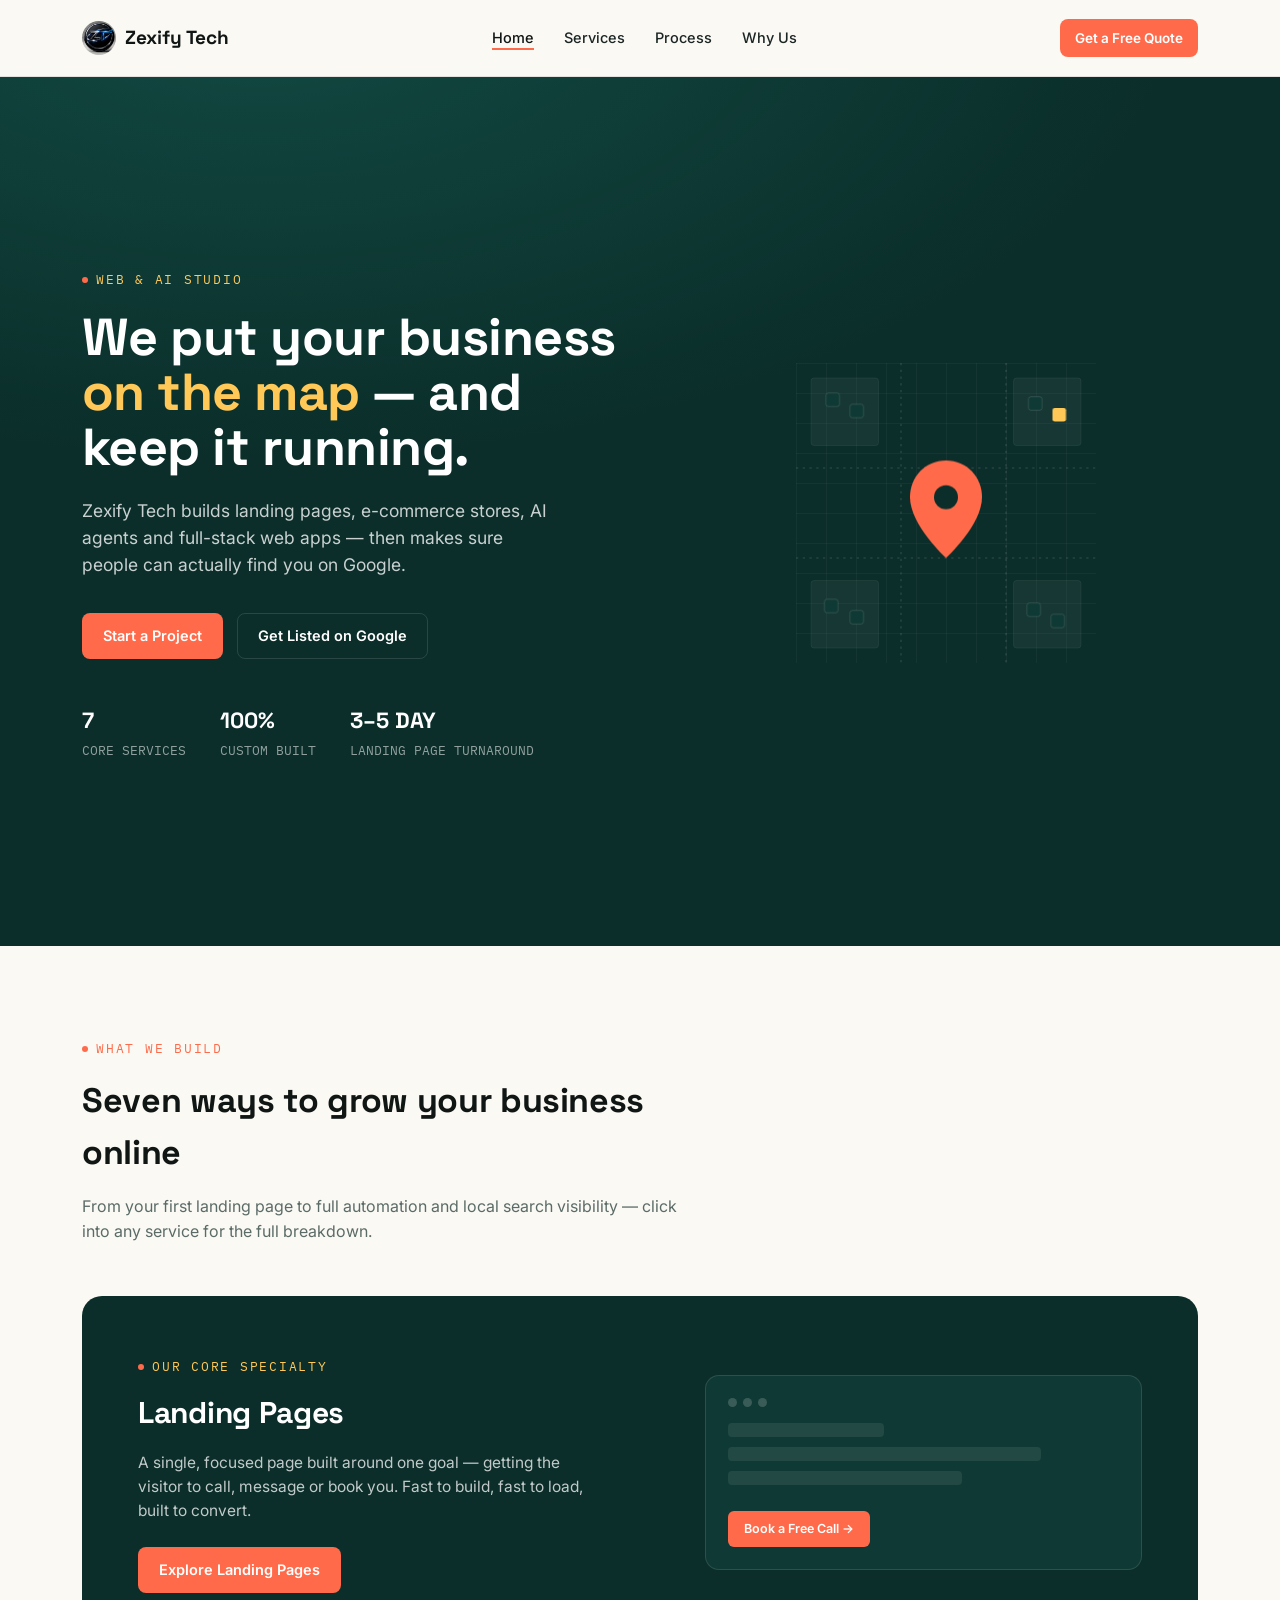
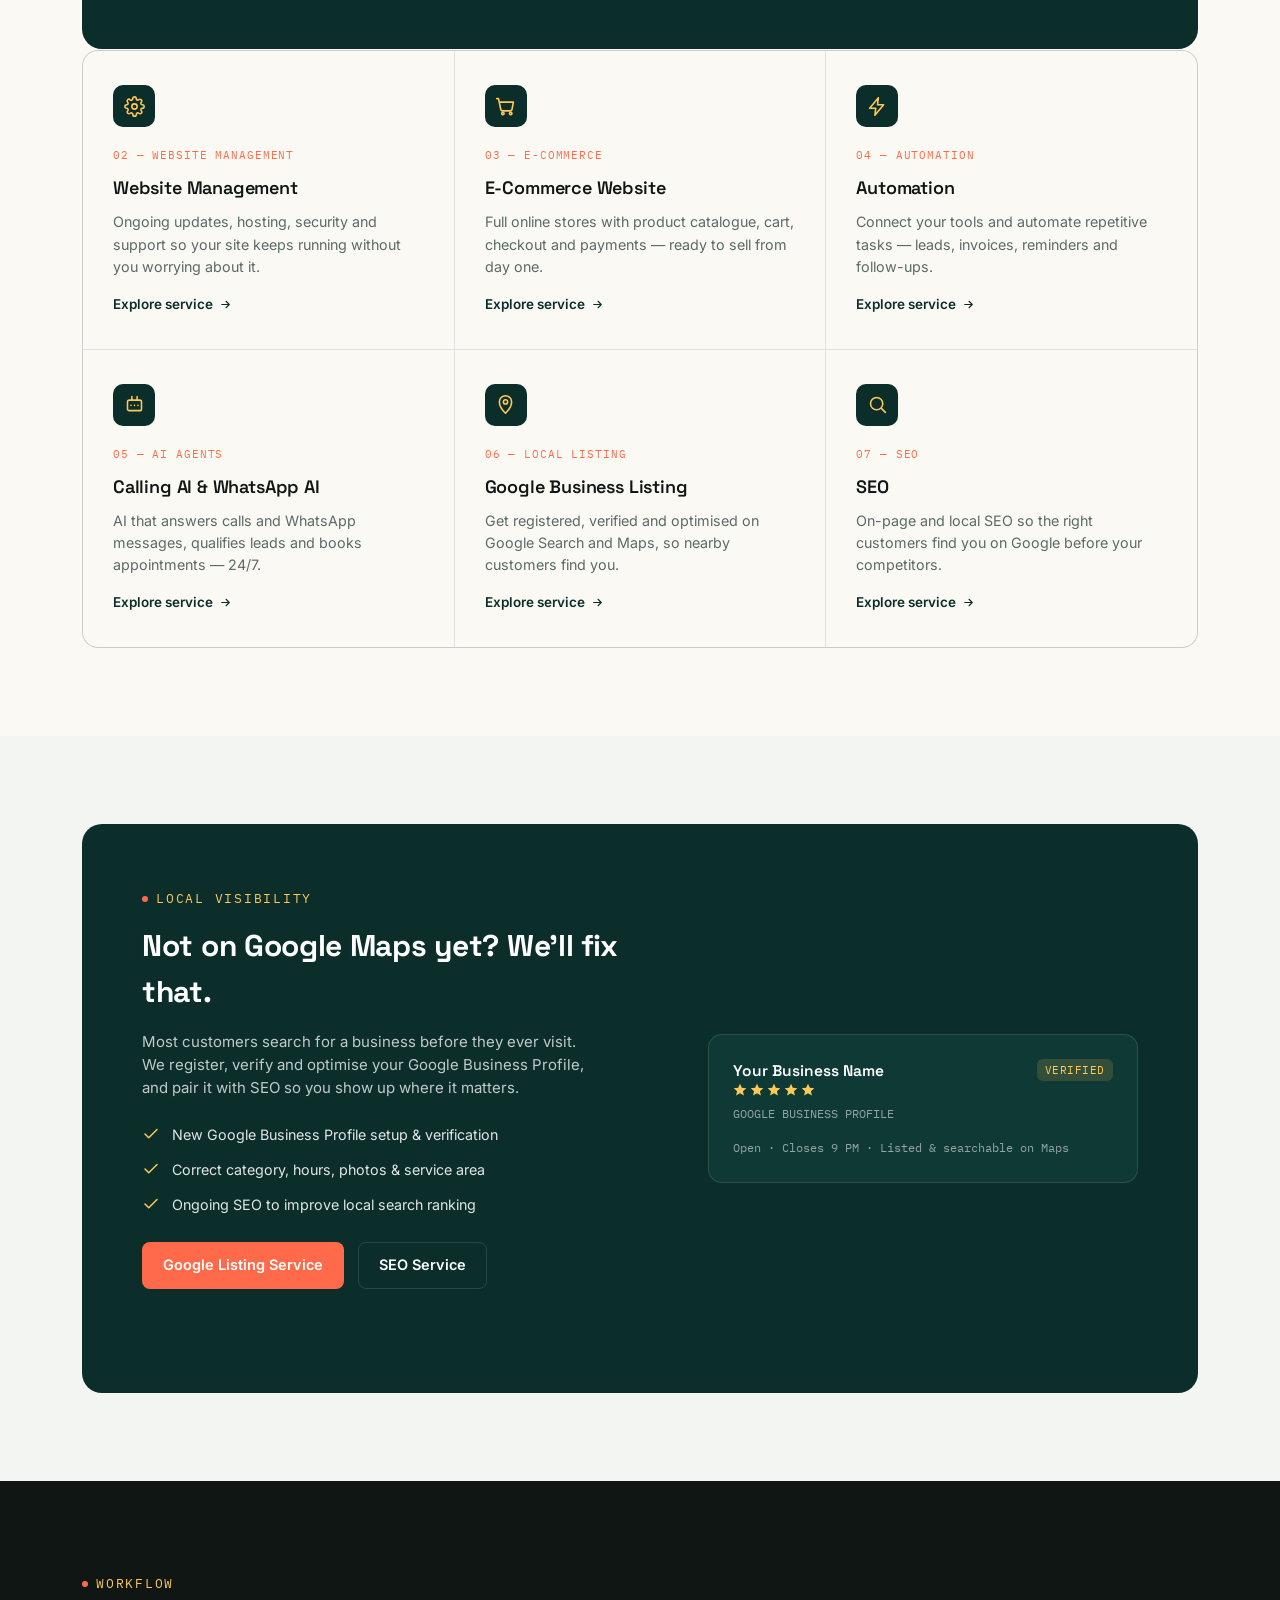
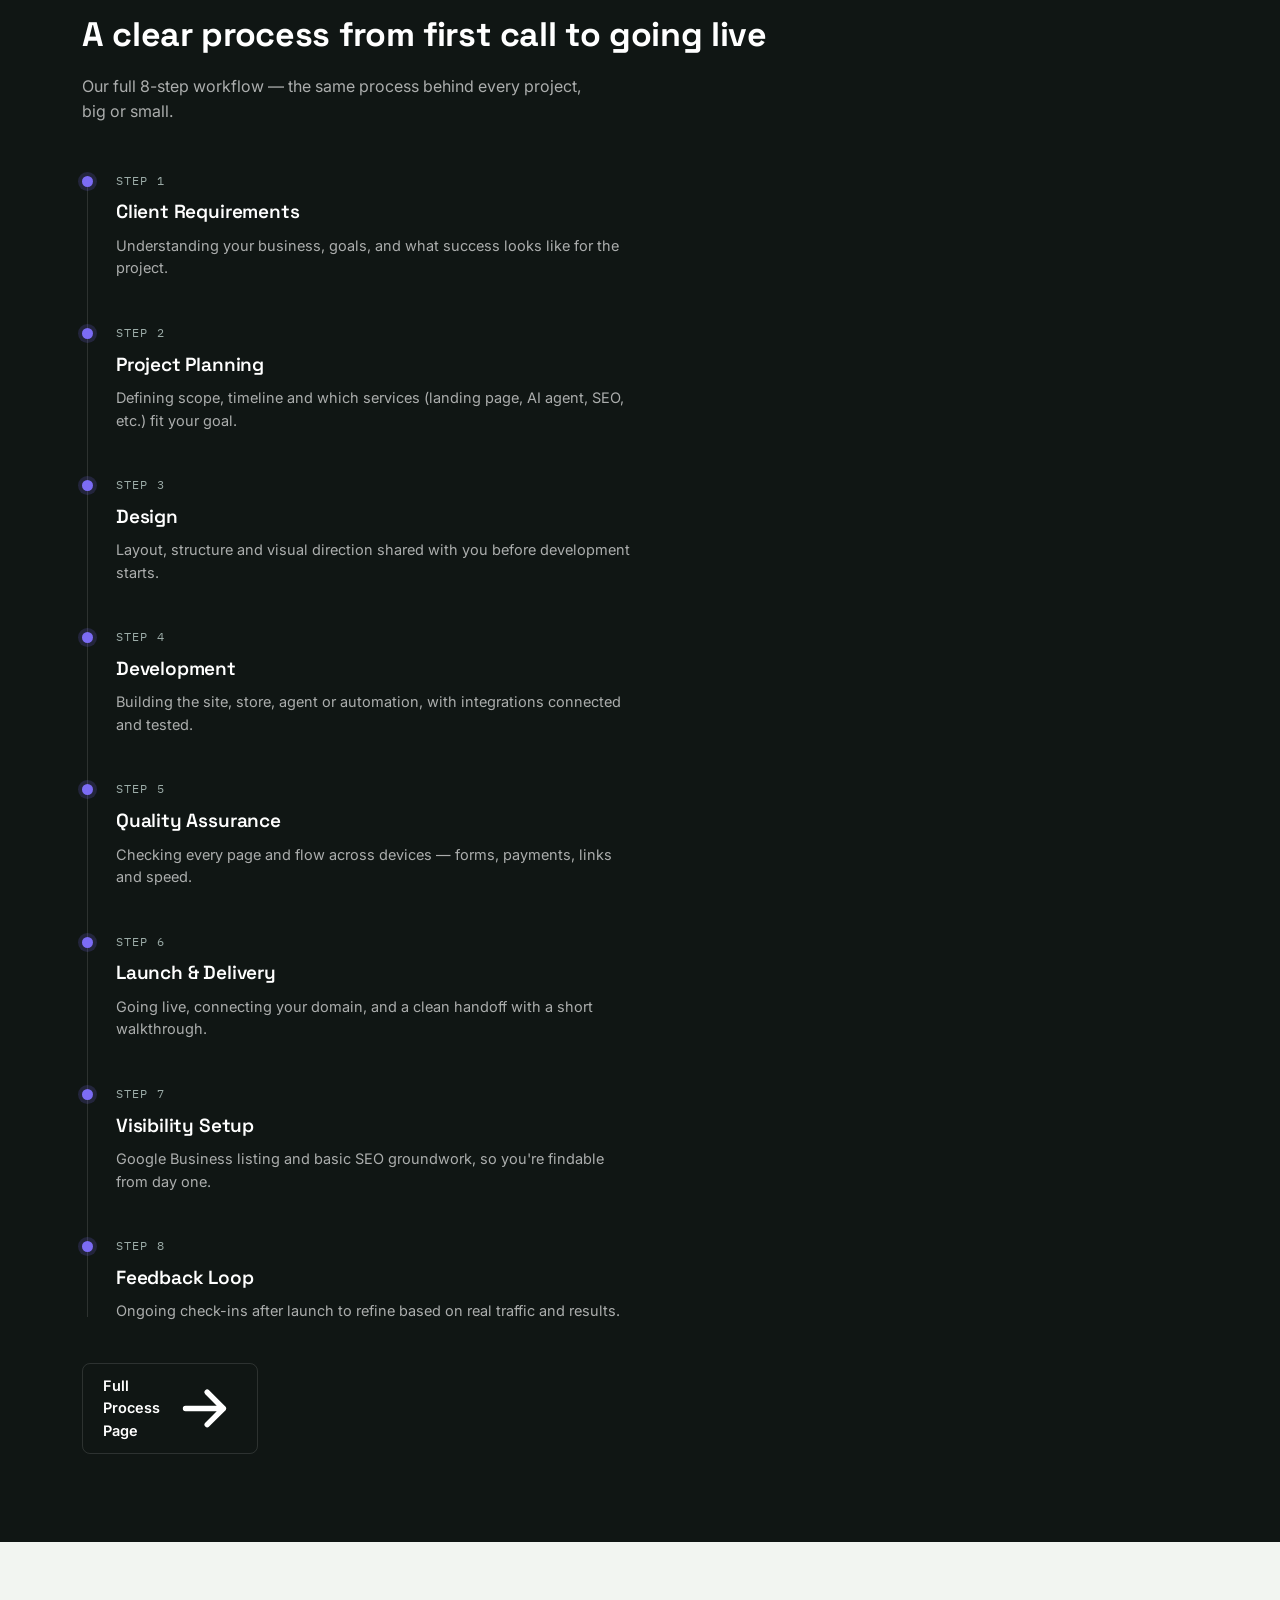
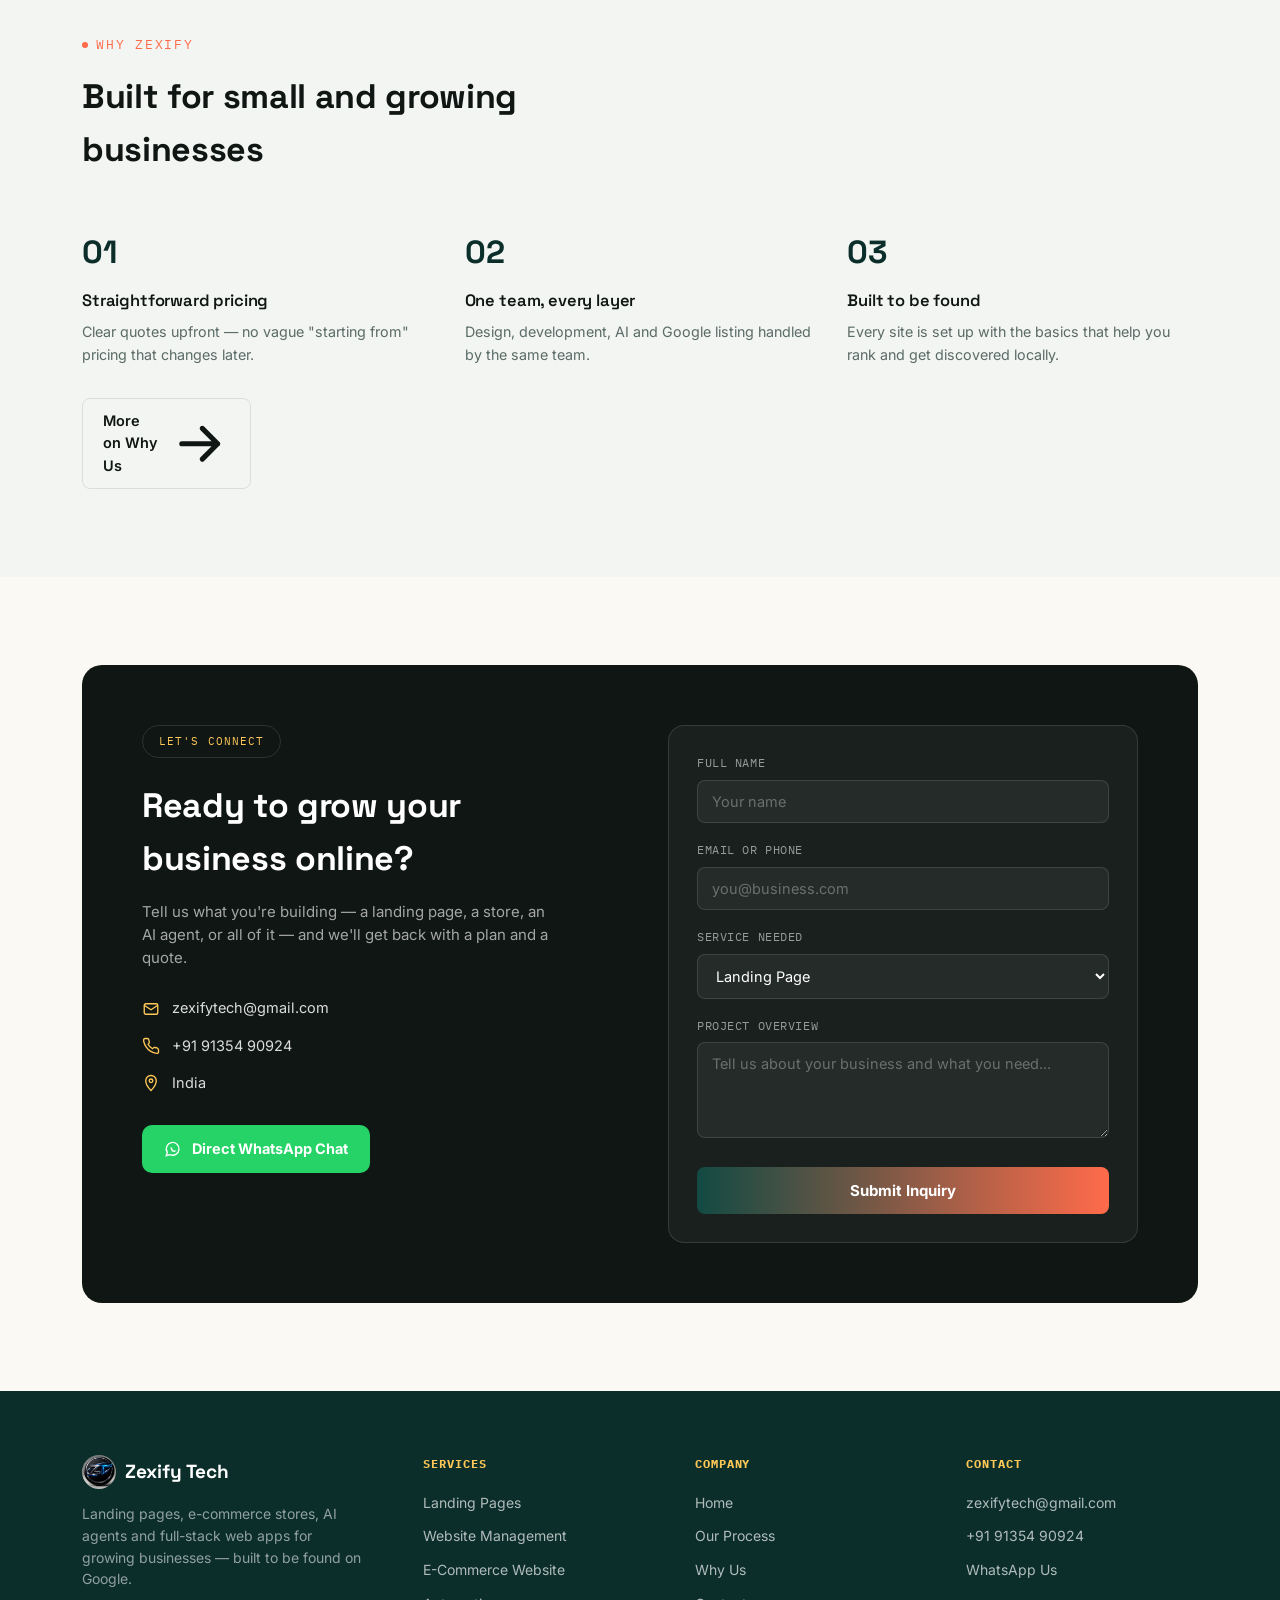
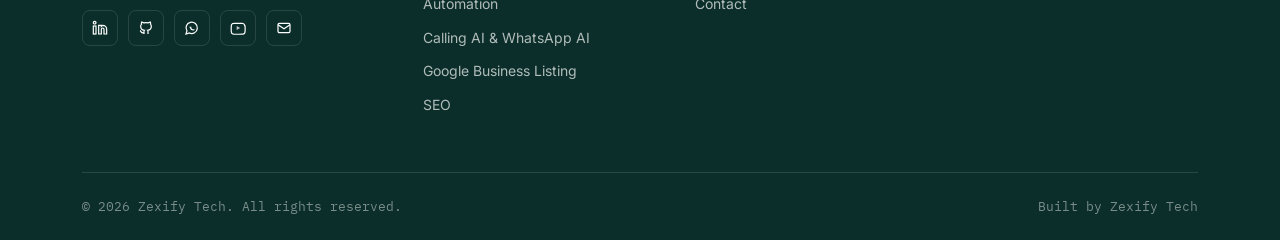
==== index.html @ 94b24c24 "first commit" ====
<!DOCTYPE html>
<html lang="en">
<head>
<meta charset="UTF-8">
<meta name="viewport" content="width=device-width, initial-scale=1.0">
<title>Home | Zexify Tech</title>
<meta name="description" content="Landing pages, e-commerce, AI agents and Google Business listing for growing businesses.">
<link rel="preconnect" href="https://fonts.googleapis.com">
<link href="https://fonts.googleapis.com/css2?family=Space+Grotesk:wght@500;600;700&family=Inter:wght@400;500;600;700&family=IBM+Plex+Mono:wght@400;500&display=swap" rel="stylesheet">
<link rel="stylesheet" href="css/style.css">
</head>
<body>
<header class="site-header">
  <nav class="nav-wrap wrap">
    <a href="index.html" class="logo">
      <span class="logo-mark">
        <img src="assets/logo-full.png" alt="Zexify Tech logo">
      </span>
      Zexify Tech
    </a>
    <ul class="nav-links">
      <li><a class="active" href="index.html">Home</a></li>
      <li class="has-dropdown">
        <a href="index.html#services">Services</a>
        <div class="dropdown">
          <a href="services/landing-pages.html">Landing Pages</a>
<a href="services/website-management.html">Website Management</a>
<a href="services/ecommerce.html">E-Commerce Website</a>
<a href="services/automation.html">Automation</a>
<a href="services/ai-agents.html">Calling AI & WhatsApp AI</a>
<a href="services/google-business.html">Google Business Listing</a>
<a href="services/seo.html">SEO</a>
        </div>
      </li>
      <li><a class="" href="process.html">Process</a></li>
      <li><a class="" href="why-us.html">Why Us</a></li>
    </ul>
    <a href="#contact" class="btn btn-primary btn-sm nav-cta">Get a Free Quote</a>
    <button class="nav-toggle" aria-label="Menu">
      <svg viewBox="0 0 24 24" fill="none" stroke="currentColor" stroke-width="2" stroke-linecap="round"><path d="M3 6h18M3 12h18M3 18h18"/></svg>
    </button>
    <div class="mobile-menu">
      <a href="index.html">Home</a>
      <a href="services/landing-pages.html">Landing Pages</a>
<a href="services/website-management.html">Website Management</a>
<a href="services/ecommerce.html">E-Commerce Website</a>
<a href="services/automation.html">Automation</a>
<a href="services/ai-agents.html">Calling AI & WhatsApp AI</a>
<a href="services/google-business.html">Google Business Listing</a>
<a href="services/seo.html">SEO</a>
      <a href="process.html">Process</a>
      <a href="why-us.html">Why Us</a>
      <a href="#contact">Contact</a>
    </div>
  </nav>
</header>

<section class="hero">
  <div class="wrap">
    <div>
      <span class="eyebrow on-dark">Web &amp; AI Studio</span>
      <h1>We put your business <em>on the map</em> — and keep it running.</h1>
      <p class="lead">Zexify Tech builds landing pages, e-commerce stores, AI agents and full-stack web apps — then makes sure people can actually find you on Google.</p>
      <div class="hero-actions">
        <a href="#contact" class="btn btn-primary">Start a Project</a>
        <a href="services/google-business.html" class="btn btn-on-dark">Get Listed on Google</a>
      </div>
      <div class="hero-stats">
        <div class="hero-stat"><b>7</b><span>CORE SERVICES</span></div>
        <div class="hero-stat"><b>100%</b><span>CUSTOM BUILT</span></div>
        <div class="hero-stat"><b>3&ndash;5 DAY</b><span>LANDING PAGE TURNAROUND</span></div>
      </div>
    </div>
    <div class="map-visual" aria-hidden="true">
      <svg viewBox="0 0 400 400">
        <defs><pattern id="grid" width="40" height="40" patternUnits="userSpaceOnUse"><path d="M40 0H0V40" fill="none" class="grid-line"/></pattern></defs>
        <rect x="0" y="0" width="400" height="400" fill="url(#grid)"/>
        <path class="road-line" d="M0 140 H400"/><path class="road-line" d="M0 260 H400"/>
        <path class="road-line" d="M140 0 V400"/><path class="road-line" d="M280 0 V400"/>
        <rect class="block" x="20" y="20" width="90" height="90" rx="4"/><rect class="block" x="290" y="20" width="90" height="90" rx="4"/>
        <rect class="block" x="20" y="290" width="90" height="90" rx="4"/><rect class="block" x="290" y="290" width="90" height="90" rx="4"/>
        <rect class="storefront" x="40" y="40" width="18" height="18" rx="3"/><rect class="storefront" x="72" y="55" width="18" height="18" rx="3"/>
        <rect class="storefront" x="310" y="45" width="18" height="18" rx="3"/><rect class="storefront lit" x="342" y="60" width="18" height="18" rx="3"/>
        <rect class="storefront" x="38" y="315" width="18" height="18" rx="3"/><rect class="storefront" x="72" y="330" width="18" height="18" rx="3"/>
        <rect class="storefront" x="308" y="320" width="18" height="18" rx="3"/><rect class="storefront" x="340" y="335" width="18" height="18" rx="3"/>
        <ellipse class="pin-shadow" cx="200" cy="216" rx="26" ry="7"/>
        <circle class="ring ring1" cx="200" cy="205" r="30"/><circle class="ring ring2" cx="200" cy="205" r="30"/>
        <g class="pin-group">
          <path d="M200 130 C172 130 152 152 152 179 C152 216 200 260 200 260 C200 260 248 216 248 179 C248 152 228 130 200 130 Z" fill="#FF6B4A"/>
          <circle cx="200" cy="179" r="16" fill="#0B2E2A"/>
        </g>
      </svg>
    </div>
  </div>
</section>

<section id="services">
  <div class="wrap">
    <div class="section-head reveal">
      <span class="eyebrow on-light">What We Build</span>
      <h2>Seven ways to grow your business online</h2>
      <p>From your first landing page to full automation and local search visibility — click into any service for the full breakdown.</p>
    </div>

    <div class="featured-service reveal">
      <div>
        <span class="eyebrow">Our Core Specialty</span>
        <h3>Landing Pages</h3>
        <p>A single, focused page built around one goal — getting the visitor to call, message or book you. Fast to build, fast to load, built to convert.</p>
        <a href="services/landing-pages.html" class="btn btn-primary">Explore Landing Pages</a>
      </div>
      <div class="featured-visual">
        <div class="browser-bar"><span class="browser-dot"></span><span class="browser-dot"></span><span class="browser-dot"></span></div>
        <div class="mock-block w40"></div>
        <div class="mock-block w80"></div>
        <div class="mock-block w60"></div>
        <span class="mock-cta">Book a Free Call →</span>
      </div>
    </div>

    <div class="services-grid reveal">
      <div class="service-card">
      <div class="service-icon"><svg viewBox="0 0 24 24" fill="none" stroke-width="1.8" stroke-linecap="round" stroke-linejoin="round"><circle cx="12" cy="12" r="3"/><path d="M19.4 15a1.65 1.65 0 0 0 .33 1.82l.06.06a2 2 0 1 1-2.83 2.83l-.06-.06a1.65 1.65 0 0 0-1.82-.33 1.65 1.65 0 0 0-1 1.51V21a2 2 0 0 1-4 0v-.09A1.65 1.65 0 0 0 9 19.4a1.65 1.65 0 0 0-1.82.33l-.06.06a2 2 0 1 1-2.83-2.83l.06-.06A1.65 1.65 0 0 0 4.6 15a1.65 1.65 0 0 0-1.51-1H3a2 2 0 0 1 0-4h.09A1.65 1.65 0 0 0 4.6 9a1.65 1.65 0 0 0-.33-1.82l-.06-.06a2 2 0 1 1 2.83-2.83l.06.06A1.65 1.65 0 0 0 9 4.6a1.65 1.65 0 0 0 1-1.51V3a2 2 0 0 1 4 0v.09a1.65 1.65 0 0 0 1 1.51 1.65 1.65 0 0 0 1.82-.33l.06-.06a2 2 0 1 1 2.83 2.83l-.06.06A1.65 1.65 0 0 0 19.4 9a1.65 1.65 0 0 0 1.51 1H21a2 2 0 0 1 0 4h-.09a1.65 1.65 0 0 0-1.51 1z"/></svg></div>
      <span class="service-tag">02 — Website Management</span>
      <h3>Website Management</h3>
      <p>Ongoing updates, hosting, security and support so your site keeps running without you worrying about it.</p>
      <a href="services/website-management.html" class="service-link">Explore service <svg viewBox="0 0 24 24" fill="none" stroke="currentColor" stroke-width="2" stroke-linecap="round" stroke-linejoin="round"><path d="M5 12h14M13 6l6 6-6 6"/></svg></a>
    </div>
<div class="service-card">
      <div class="service-icon"><svg viewBox="0 0 24 24" fill="none" stroke-width="1.8" stroke-linecap="round" stroke-linejoin="round"><circle cx="9" cy="20" r="1.4"/><circle cx="18" cy="20" r="1.4"/><path d="M2 3h2l2.6 12.4a2 2 0 0 0 2 1.6h8.8a2 2 0 0 0 2-1.6L21 7H6"/></svg></div>
      <span class="service-tag">03 — E-Commerce</span>
      <h3>E-Commerce Website</h3>
      <p>Full online stores with product catalogue, cart, checkout and payments — ready to sell from day one.</p>
      <a href="services/ecommerce.html" class="service-link">Explore service <svg viewBox="0 0 24 24" fill="none" stroke="currentColor" stroke-width="2" stroke-linecap="round" stroke-linejoin="round"><path d="M5 12h14M13 6l6 6-6 6"/></svg></a>
    </div>
<div class="service-card">
      <div class="service-icon"><svg viewBox="0 0 24 24" fill="none" stroke-width="1.8" stroke-linecap="round" stroke-linejoin="round"><path d="M13 2 3 14h7l-1 8 10-12h-7z"/></svg></div>
      <span class="service-tag">04 — Automation</span>
      <h3>Automation</h3>
      <p>Connect your tools and automate repetitive tasks — leads, invoices, reminders and follow-ups.</p>
      <a href="services/automation.html" class="service-link">Explore service <svg viewBox="0 0 24 24" fill="none" stroke="currentColor" stroke-width="2" stroke-linecap="round" stroke-linejoin="round"><path d="M5 12h14M13 6l6 6-6 6"/></svg></a>
    </div>
<div class="service-card">
      <div class="service-icon"><svg viewBox="0 0 24 24" fill="none" stroke-width="1.8" stroke-linecap="round" stroke-linejoin="round"><rect x="4" y="7" width="16" height="12" rx="2"/><path d="M9 3v4M15 3v4M8 13h.01M12 13h.01M16 13h.01"/></svg></div>
      <span class="service-tag">05 — AI Agents</span>
      <h3>Calling AI & WhatsApp AI</h3>
      <p>AI that answers calls and WhatsApp messages, qualifies leads and books appointments — 24/7.</p>
      <a href="services/ai-agents.html" class="service-link">Explore service <svg viewBox="0 0 24 24" fill="none" stroke="currentColor" stroke-width="2" stroke-linecap="round" stroke-linejoin="round"><path d="M5 12h14M13 6l6 6-6 6"/></svg></a>
    </div>
<div class="service-card">
      <div class="service-icon"><svg viewBox="0 0 24 24" fill="none" stroke-width="1.8" stroke-linecap="round" stroke-linejoin="round"><path d="M12 2 C8 2 5 5 5 9c0 6 7 13 7 13s7-7 7-13c0-4-3-7-7-7z"/><circle cx="12" cy="9" r="2.4"/></svg></div>
      <span class="service-tag">06 — Local Listing</span>
      <h3>Google Business Listing</h3>
      <p>Get registered, verified and optimised on Google Search and Maps, so nearby customers find you.</p>
      <a href="services/google-business.html" class="service-link">Explore service <svg viewBox="0 0 24 24" fill="none" stroke="currentColor" stroke-width="2" stroke-linecap="round" stroke-linejoin="round"><path d="M5 12h14M13 6l6 6-6 6"/></svg></a>
    </div>
<div class="service-card">
      <div class="service-icon"><svg viewBox="0 0 24 24" fill="none" stroke-width="1.8" stroke-linecap="round" stroke-linejoin="round"><circle cx="11" cy="11" r="7"/><path d="M21 21l-4.3-4.3"/></svg></div>
      <span class="service-tag">07 — SEO</span>
      <h3>SEO</h3>
      <p>On-page and local SEO so the right customers find you on Google before your competitors.</p>
      <a href="services/seo.html" class="service-link">Explore service <svg viewBox="0 0 24 24" fill="none" stroke="currentColor" stroke-width="2" stroke-linecap="round" stroke-linejoin="round"><path d="M5 12h14M13 6l6 6-6 6"/></svg></a>
    </div>
    </div>
  </div>
</section>

<section class="alt-bg">
  <div class="wrap">
    <div class="gb-band reveal">
      <div>
        <span class="eyebrow">Local Visibility</span>
        <h2>Not on Google Maps yet? We'll fix that.</h2>
        <p>Most customers search for a business before they ever visit. We register, verify and optimise your Google Business Profile, and pair it with SEO so you show up where it matters.</p>
        <ul class="gb-list">
          <li><svg viewBox="0 0 24 24" fill="none" stroke-width="2" stroke-linecap="round" stroke-linejoin="round"><path d="M20 6 9 17l-5-5"/></svg>New Google Business Profile setup &amp; verification</li>
          <li><svg viewBox="0 0 24 24" fill="none" stroke-width="2" stroke-linecap="round" stroke-linejoin="round"><path d="M20 6 9 17l-5-5"/></svg>Correct category, hours, photos &amp; service area</li>
          <li><svg viewBox="0 0 24 24" fill="none" stroke-width="2" stroke-linecap="round" stroke-linejoin="round"><path d="M20 6 9 17l-5-5"/></svg>Ongoing SEO to improve local search ranking</li>
        </ul>
        <div class="hero-actions">
          <a href="services/google-business.html" class="btn btn-primary">Google Listing Service</a>
          <a href="services/seo.html" class="btn btn-on-dark">SEO Service</a>
        </div>
      </div>
      <div class="gb-card">
        <div class="gb-card-top">
          <div>
            <div class="gb-card-name">Your Business Name</div>
            <div class="stars"><svg viewBox="0 0 20 20"><path d="M10 1l2.6 5.9 6.4.6-4.8 4.3 1.4 6.2L10 14.8 4.4 18l1.4-6.2L1 7.5l6.4-.6z"/></svg><svg viewBox="0 0 20 20"><path d="M10 1l2.6 5.9 6.4.6-4.8 4.3 1.4 6.2L10 14.8 4.4 18l1.4-6.2L1 7.5l6.4-.6z"/></svg><svg viewBox="0 0 20 20"><path d="M10 1l2.6 5.9 6.4.6-4.8 4.3 1.4 6.2L10 14.8 4.4 18l1.4-6.2L1 7.5l6.4-.6z"/></svg><svg viewBox="0 0 20 20"><path d="M10 1l2.6 5.9 6.4.6-4.8 4.3 1.4 6.2L10 14.8 4.4 18l1.4-6.2L1 7.5l6.4-.6z"/></svg><svg viewBox="0 0 20 20"><path d="M10 1l2.6 5.9 6.4.6-4.8 4.3 1.4 6.2L10 14.8 4.4 18l1.4-6.2L1 7.5l6.4-.6z"/></svg></div>
            <div class="gb-card-sub">GOOGLE BUSINESS PROFILE</div>
          </div>
          <span class="gb-badge">VERIFIED</span>
        </div>
        <div class="gb-card-sub">Open &middot; Closes 9 PM &middot; Listed &amp; searchable on Maps</div>
      </div>
    </div>
  </div>
</section>

<section class="timeline-section">
  <div class="wrap">
    <span class="eyebrow on-dark">Workflow</span>
    <h2 style="font-size:clamp(24px,3.2vw,34px); font-weight:700; margin-top:16px;">A clear process from first call to going live</h2>
    <p style="color:rgba(255,255,255,0.65); max-width:520px; margin-top:12px;">Our full 8-step workflow &mdash; the same process behind every project, big or small.</p>
    <div class="timeline">
      <div class="timeline-item reveal"><span class="timeline-dot"></span><span class="step-label">Step 1</span><h3>Client Requirements</h3><p>Understanding your business, goals, and what success looks like for the project.</p></div>
      <div class="timeline-item reveal"><span class="timeline-dot"></span><span class="step-label">Step 2</span><h3>Project Planning</h3><p>Defining scope, timeline and which services (landing page, AI agent, SEO, etc.) fit your goal.</p></div>
      <div class="timeline-item reveal"><span class="timeline-dot"></span><span class="step-label">Step 3</span><h3>Design</h3><p>Layout, structure and visual direction shared with you before development starts.</p></div>
      <div class="timeline-item reveal"><span class="timeline-dot"></span><span class="step-label">Step 4</span><h3>Development</h3><p>Building the site, store, agent or automation, with integrations connected and tested.</p></div>
      <div class="timeline-item reveal"><span class="timeline-dot"></span><span class="step-label">Step 5</span><h3>Quality Assurance</h3><p>Checking every page and flow across devices &mdash; forms, payments, links and speed.</p></div>
      <div class="timeline-item reveal"><span class="timeline-dot"></span><span class="step-label">Step 6</span><h3>Launch &amp; Delivery</h3><p>Going live, connecting your domain, and a clean handoff with a short walkthrough.</p></div>
      <div class="timeline-item reveal"><span class="timeline-dot"></span><span class="step-label">Step 7</span><h3>Visibility Setup</h3><p>Google Business listing and basic SEO groundwork, so you're findable from day one.</p></div>
      <div class="timeline-item reveal"><span class="timeline-dot"></span><span class="step-label">Step 8</span><h3>Feedback Loop</h3><p>Ongoing check-ins after launch to refine based on real traffic and results.</p></div>
    </div>
    <div style="margin-top:40px;"><a href="process.html" class="btn btn-on-dark">Full Process Page <svg viewBox="0 0 24 24" fill="none" stroke="currentColor" stroke-width="2" stroke-linecap="round" stroke-linejoin="round"><path d="M5 12h14M13 6l6 6-6 6"/></svg></a></div>
  </div>
</section>

<section class="alt-bg">
  <div class="wrap">
    <div class="section-head reveal">
      <span class="eyebrow on-light">Why Zexify</span>
      <h2>Built for small and growing businesses</h2>
    </div>
    <div class="value-grid reveal">
      <div class="value-card"><b class="why-num">01</b><h3>Straightforward pricing</h3><p>Clear quotes upfront &mdash; no vague "starting from" pricing that changes later.</p></div>
      <div class="value-card"><b class="why-num">02</b><h3>One team, every layer</h3><p>Design, development, AI and Google listing handled by the same team.</p></div>
      <div class="value-card"><b class="why-num">03</b><h3>Built to be found</h3><p>Every site is set up with the basics that help you rank and get discovered locally.</p></div>
    </div>
    <div style="margin-top:32px;"><a href="why-us.html" class="btn btn-ghost">More on Why Us <svg viewBox="0 0 24 24" fill="none" stroke="currentColor" stroke-width="2" stroke-linecap="round" stroke-linejoin="round"><path d="M5 12h14M13 6l6 6-6 6"/></svg></a></div>
  </div>
</section>

<section id="contact">
  <div class="wrap">
    <div class="connect-band reveal">
      <div class="connect-grid">
        <div class="connect-left">
          <span class="connect-pill">Let's Connect</span>
          <h2>Ready to grow your business online?</h2>
          <p class="sub">Tell us what you're building — a landing page, a store, an AI agent, or all of it — and we'll get back with a plan and a quote.</p>
          <div class="connect-info">
            <div class="connect-info-row"><svg viewBox="0 0 24 24" fill="none" stroke-width="1.8"><rect x="3" y="5" width="18" height="14" rx="2"/><path d="m3 7 9 6 9-6"/></svg><a href="mailto:zexifytech@gmail.com">zexifytech@gmail.com</a></div>
            <div class="connect-info-row"><svg viewBox="0 0 24 24" fill="none" stroke-width="1.8"><path d="M22 16.9v3a2 2 0 0 1-2.2 2 19.8 19.8 0 0 1-8.6-3.1 19.5 19.5 0 0 1-6-6A19.8 19.8 0 0 1 2.1 4.2 2 2 0 0 1 4.1 2h3a2 2 0 0 1 2 1.7c.1.9.3 1.8.6 2.7a2 2 0 0 1-.5 2.1L8 9.7a16 16 0 0 0 6 6l1.2-1.2a2 2 0 0 1 2.1-.5c.9.3 1.8.5 2.7.6a2 2 0 0 1 1.7 2Z"/></svg><a href="tel:+919135490924">+91 91354 90924</a></div>
            <div class="connect-info-row"><svg viewBox="0 0 24 24" fill="none" stroke-width="1.8"><path d="M12 2 C8 2 5 5 5 9c0 6 7 13 7 13s7-7 7-13c0-4-3-7-7-7z"/><circle cx="12" cy="9" r="2.4"/></svg><span>India</span></div>
          </div>
          <a href="https://wa.me/919135490924" target="_blank" rel="noopener" class="whatsapp-btn"><svg viewBox="0 0 24 24" fill="none" stroke="#fff" stroke-width="1.8"><path d="M3 21l1.4-4.6A8.5 8.5 0 1 1 8 19.5Z"/><path d="M9 10a1 1 0 0 0 1 1 4 4 0 0 0 4 4 1 1 0 0 0 1-1"/></svg>Direct WhatsApp Chat</a>
        </div>
        <form class="connect-form" id="inquiry-form">
          <div class="form-row">
            <label for="f-name">Full Name</label>
            <input type="text" id="f-name" placeholder="Your name" required>
          </div>
          <div class="form-row">
            <label for="f-email">Email or Phone</label>
            <input type="text" id="f-email" placeholder="you@business.com" required>
          </div>
          <div class="form-row">
            <label for="f-service">Service Needed</label>
            <select id="f-service">
              <option>Landing Page</option>
              <option>Website Management</option>
              <option>E-Commerce Website</option>
              <option>Automation</option>
              <option>Calling AI &amp; WhatsApp AI</option>
              <option>Google Business Listing</option>
              <option>SEO</option>
              <option>Not sure yet</option>
            </select>
          </div>
          <div class="form-row">
            <label for="f-msg">Project Overview</label>
            <textarea id="f-msg" placeholder="Tell us about your business and what you need..."></textarea>
          </div>
          <button type="submit" class="form-submit">Submit Inquiry</button>
        </form>
      </div>
    </div>
  </div>
</section>
<footer class="site-footer">
  <div class="wrap">
    <div class="footer-grid">
      <div class="footer-brand">
        <div class="logo">
          <span class="logo-mark">
            <img src="assets/logo-full.png" alt="Zexify Tech logo">
          </span>
          Zexify Tech
        </div>
        <p>Landing pages, e-commerce stores, AI agents and full-stack web apps for growing businesses — built to be found on Google.</p>
        <div class="footer-social">
          <!-- SOCIAL LINKS: replace # with your real profile URLs -->
          <a href="https://www.linkedin.com/in/arif-shaikh-717694379" aria-label="LinkedIn" target="_blank" rel="noopener"><svg viewBox="0 0 24 24" fill="none" stroke-width="1.8"><path d="M16 8a6 6 0 0 1 6 6v7h-4v-7a2 2 0 0 0-4 0v7h-4V8h4v1.5A6 6 0 0 1 16 8Z"/><rect x="2" y="9" width="4" height="12"/><circle cx="4" cy="4" r="2"/></svg></a>
          <a href="https://github.com/arifshaikh0462" aria-label="GitHub" target="_blank" rel="noopener"><svg viewBox="0 0 24 24" fill="none" stroke-width="1.8"><path d="M9 19c-4.3 1.4-4.3-2.5-6-3m12 5v-3.5c0-1 .1-1.4-.5-2 2.8-.3 5.5-1.4 5.5-6a4.6 4.6 0 0 0-1.3-3.2 4.2 4.2 0 0 0-.1-3.2s-1.1-.3-3.5 1.3a12.3 12.3 0 0 0-6.2 0C6.5 2.8 5.4 3.1 5.4 3.1a4.2 4.2 0 0 0-.1 3.2A4.6 4.6 0 0 0 4 9.5c0 4.6 2.7 5.7 5.5 6-.6.6-.6 1.2-.5 2V21"/></svg></a>
          <a href="https://wa.me/919135490924" aria-label="WhatsApp" target="_blank" rel="noopener"><svg viewBox="0 0 24 24" fill="none" stroke-width="1.8"><path d="M3 21l1.4-4.6A8.5 8.5 0 1 1 8 19.5Z"/><path d="M9 10a1 1 0 0 0 1 1 4 4 0 0 0 4 4 1 1 0 0 0 1-1"/></svg></a>
          <a href="https://www.youtube.com/@zexifytech" aria-label="YouTube" target="_blank" rel="noopener"><svg viewBox="0 0 24 24" fill="none" stroke-width="1.8" stroke-linecap="round" stroke-linejoin="round"><path d="M22 8.5s-.2-1.6-.9-2.3c-.8-.9-1.8-.9-2.2-1C15.9 5 12 5 12 5h0s-3.9 0-6.9.2c-.4 0-1.4.1-2.2 1C2.2 6.9 2 8.5 2 8.5S1.8 10.4 1.8 12.3v1.8c0 1.9.2 3.8.2 3.8s.2 1.6.9 2.3c.8.9 1.9.9 2.4 1 1.7.2 7.2.2 7.2.2s3.9 0 6.9-.2c.4 0 1.4-.1 2.2-1 .7-.7.9-2.3.9-2.3s.2-1.9.2-3.8v-1.8c0-1.9-.2-3.8-.2-3.8Z"/><path d="M10 15V9l5.2 3-5.2 3Z" fill="currentColor" stroke="none"/></svg></a>
          <a href="mailto:zexifytech@gmail.com" aria-label="Email"><svg viewBox="0 0 24 24" fill="none" stroke-width="1.8"><rect x="3" y="5" width="18" height="14" rx="2"/><path d="m3 7 9 6 9-6"/></svg></a>
        </div>
      </div>
      <div class="footer-col">
        <h4>Services</h4>
        <a href="services/landing-pages.html">Landing Pages</a>
        <a href="services/website-management.html">Website Management</a>
        <a href="services/ecommerce.html">E-Commerce Website</a>
        <a href="services/automation.html">Automation</a>
        <a href="services/ai-agents.html">Calling AI & WhatsApp AI</a>
        <a href="services/google-business.html">Google Business Listing</a>
        <a href="services/seo.html">SEO</a>
      </div>
      <div class="footer-col">
        <h4>Company</h4>
        <a href="index.html">Home</a>
        <a href="process.html">Our Process</a>
        <a href="why-us.html">Why Us</a>
        <a href="#contact">Contact</a>
      </div>
      <div class="footer-col">
        <h4>Contact</h4>
        <a href="mailto:zexifytech@gmail.com">zexifytech@gmail.com</a>
        <a href="tel:+919135490924">+91 91354 90924</a>
        <a href="https://wa.me/919135490924" target="_blank" rel="noopener">WhatsApp Us</a>
      </div>
    </div>
    <div class="footer-bottom">
      <span>© 2026 Zexify Tech. All rights reserved.</span>
      <span>Built by Zexify Tech</span>
    </div>
  </div>
</footer>
<script src="js/main.js"></script>
</body>
</html>
---- css/style.css ----
/* ===========================================================
   Zexify Tech — shared stylesheet
   Tokens: teal (brand) / coral (accent) / gold (highlight)
=========================================================== */
:root{
  --teal-900:#0B2E2A;
  --teal-800:#0F3934;
  --teal-700:#124A43;
  --coral-500:#FF6B4A;
  --coral-400:#FF8666;
  --gold-400:#FFC857;
  --cream-50:#FBF9F4;
  --cream-100:#F2F5F1;
  --ink-900:#101614;
  --ink-700:#1B2624;
  --slate-500:#5B6B67;
  --slate-300:#9CACA8;
  --line: rgba(16,22,20,0.10);
  --line-dark: rgba(255,255,255,0.12);
}
*{box-sizing:border-box; margin:0; padding:0;}
html{scroll-behavior:smooth;}
body{
  font-family:'Inter', sans-serif;
  background:var(--cream-50);
  color:var(--ink-900);
  line-height:1.55;
  -webkit-font-smoothing:antialiased;
}
img,svg{display:block; max-width:100%;}
a{color:inherit; text-decoration:none;}
ul{list-style:none;}
.wrap{max-width:1180px; margin:0 auto; padding:0 32px;}
h1,h2,h3{font-family:'Space Grotesk', sans-serif; letter-spacing:-0.01em;}
.eyebrow{
  font-family:'IBM Plex Mono', monospace;
  font-size:12.5px;
  letter-spacing:0.14em;
  text-transform:uppercase;
  display:inline-flex;
  align-items:center;
  gap:8px;
}
.eyebrow::before{
  content:"";
  width:6px; height:6px; border-radius:50%;
  background:var(--coral-500);
  display:inline-block;
}
.eyebrow.on-dark{color:var(--gold-400);}
.eyebrow.on-light{color:var(--coral-500);}

/* ---------- BUTTONS ---------- */
.btn{
  display:inline-flex; align-items:center; gap:8px;
  font-weight:600; font-size:14.5px;
  padding:11px 20px; border-radius:8px;
  border:1px solid transparent;
  cursor:pointer;
  transition:transform .2s ease, box-shadow .2s ease, background .2s ease;
  font-family:'Inter', sans-serif;
}
.btn-primary{background:var(--coral-500); color:#fff;}
.btn-primary:hover{transform:translateY(-1px); box-shadow:0 10px 24px -8px rgba(255,107,74,0.55);}
.btn-ghost{border-color:var(--line); color:var(--ink-900); background:transparent;}
.btn-ghost:hover{border-color:var(--ink-900);}
.btn-on-dark{border-color:var(--line-dark); color:#fff;}
.btn-on-dark:hover{border-color:#fff;}
.btn-sm{padding:8px 14px; font-size:13.5px;}

/* ---------- HEADER / NAV ---------- */
header.site-header{
  position:sticky; top:0; z-index:60;
  background:rgba(251,249,244,0.9);
  backdrop-filter:blur(10px);
  border-bottom:1px solid var(--line);
}
nav.nav-wrap{
  display:flex; align-items:center; justify-content:space-between;
  height:76px; position:relative;
}
.logo{
  font-family:'Space Grotesk', sans-serif;
  font-weight:700;
  font-size:19px;
  display:flex; align-items:center; gap:9px;
}
.logo-mark{
  width:34px; height:34px;
  display:flex; align-items:center; justify-content:center;
  flex-shrink:0;
}

/* Bas is section me badlav karna hai */
.logo-mark img{
  width:100%; 
  height:100%; 
  object-fit: cover;   /* contain ko badal kar cover kiya hai */
  border-radius: 50%;  /* Image ko round karne ke liye */
}

.logo-mark svg{width:14px; height:14px;}
/* LOGO PLACEHOLDER: replace .logo-mark contents (svg) with <img src="assets/logo.png" alt="Zexify Tech logo"> once you have your logo file */

.nav-links{display:none; gap:30px; font-size:14.5px; font-weight:500; color:var(--ink-700);}
.nav-links a{position:relative; padding:4px 0;}
.nav-links a:hover, .nav-links a.active{color:var(--ink-900);}
.nav-links a::after{
  content:""; position:absolute; left:0; bottom:0; width:0; height:1.5px;
  background:var(--coral-500); transition:width .25s ease;
}
.nav-links a:hover::after, .nav-links a.active::after{width:100%;}
.nav-cta{display:none;}
.nav-toggle{
  display:flex; align-items:center; justify-content:center;
  width:38px; height:38px; border-radius:8px; border:1px solid var(--line);
  background:transparent; cursor:pointer;
}
.nav-toggle svg{width:18px; height:18px;}
.mobile-menu{
  display:none; flex-direction:column; gap:2px;
  position:absolute; top:76px; left:0; right:0;
  background:var(--cream-50); border-bottom:1px solid var(--line);
  padding:12px 32px 20px;
}
.mobile-menu.open{display:flex;}
.mobile-menu a{padding:12px 0; font-size:15px; font-weight:500; border-bottom:1px solid var(--line);}
.mobile-menu a:last-child{border-bottom:none;}

@media(min-width:900px){
  .nav-links{display:flex;}
  .nav-cta{display:inline-flex;}
  .nav-toggle{display:none;}
}

/* Services dropdown (desktop) */
.has-dropdown{position:relative;}
.dropdown{
  display:none; position:absolute; top:100%; left:-16px; margin-top:14px;
  background:#fff; border:1px solid var(--line); border-radius:12px;
  box-shadow:0 20px 40px -16px rgba(16,22,20,0.18);
  padding:10px; min-width:240px; z-index:70;
}
.has-dropdown:hover .dropdown{display:block;}
.dropdown a{
  display:block; padding:10px 12px; border-radius:8px; font-size:14px; color:var(--ink-700);
}
.dropdown a:hover{background:var(--cream-100); color:var(--ink-900);}
.dropdown a::after{display:none;}

/* ---------- BREADCRUMB / INNER HERO ---------- */
.crumb{
  font-family:'IBM Plex Mono', monospace; font-size:12px; letter-spacing:.04em;
  color:rgba(255,255,255,0.55); display:flex; gap:8px; margin-bottom:22px;
}
.crumb a:hover{color:#fff;}
.inner-hero{
  background:radial-gradient(ellipse 120% 90% at 20% -10%, var(--teal-700), var(--teal-900) 60%);
  color:#fff; padding:64px 0 72px;
}
.inner-hero h1{font-size:clamp(30px,4.6vw,48px); font-weight:700; max-width:720px; margin-bottom:16px;}
.inner-hero p.lead{font-size:16.5px; color:rgba(255,255,255,0.75); max-width:560px; margin-bottom:28px;}
.inner-hero .hero-actions{display:flex; gap:14px; flex-wrap:wrap;}

/* ---------- SECTION shared ---------- */
section{padding:88px 0;}
section.tight{padding:64px 0;}
.section-head{max-width:600px; margin-bottom:52px;}
.section-head h2{font-size:clamp(24px,3.2vw,34px); font-weight:700; margin-top:16px; color:var(--ink-900);}
.section-head p{color:var(--slate-500); font-size:16px; margin-top:14px;}
.alt-bg{background:var(--cream-100);}

/* ---------- HOME HERO map/pin visual ---------- */
.hero{background:radial-gradient(ellipse 120% 90% at 20% -10%, var(--teal-700), var(--teal-900) 60%); color:#fff; overflow:hidden; position:relative;}
.hero .wrap{display:grid; grid-template-columns:1fr; gap:56px; padding-top:88px; padding-bottom:80px;}
@media(min-width:900px){.hero .wrap{grid-template-columns:1.05fr 0.95fr; align-items:center; padding-top:100px; padding-bottom:96px;}}
.hero h1{font-size:clamp(34px, 5.2vw, 52px); line-height:1.06; font-weight:700; margin:20px 0 22px; max-width:640px;}
.hero h1 em{font-style:normal; color:var(--gold-400);}
.hero p.lead{font-size:17.5px; color:rgba(255,255,255,0.78); max-width:480px; margin-bottom:34px;}
.hero-actions{display:flex; flex-wrap:wrap; gap:14px; margin-bottom:44px;}
.hero-stats{display:flex; gap:34px; flex-wrap:wrap;}
.hero-stat b{display:block; font-family:'Space Grotesk',sans-serif; font-size:22px; color:#fff;}
.hero-stat span{font-size:12.5px; color:rgba(255,255,255,0.55); font-family:'IBM Plex Mono', monospace;}

.map-visual{position:relative; aspect-ratio:1/1; max-width:460px; margin:0 auto;}
.map-visual svg{width:100%; height:100%;}
.grid-line{stroke:rgba(255,255,255,0.09); stroke-width:1;}
.road-line{stroke:rgba(255,255,255,0.16); stroke-width:1.4; stroke-dasharray:3 6;}
.block{fill:rgba(255,255,255,0.045); stroke:rgba(255,255,255,0.08); stroke-width:1;}
.storefront{fill:var(--teal-800); stroke:rgba(255,255,255,0.18); stroke-width:1; opacity:0; transform-origin:center; animation:popIn .5s ease forwards;}
.storefront.lit{fill:var(--gold-400); stroke:none;}
.pin-group{animation:pinDrop 1.1s cubic-bezier(.32,1.6,.5,1) forwards;}
.pin-shadow{fill:rgba(0,0,0,0.35); animation:shadowGrow 1.1s ease forwards;}
.ring{fill:none; stroke:var(--coral-400); stroke-width:1.6; transform-origin:center; opacity:0;}
.ring1{animation:ringPulse 2.6s ease-out 1.15s infinite;}
.ring2{animation:ringPulse 2.6s ease-out 2.35s infinite;}
@keyframes pinDrop{0%{transform:translateY(-140px); opacity:0;}55%{opacity:1;}70%{transform:translateY(4px);}85%{transform:translateY(-8px);}100%{transform:translateY(0); opacity:1;}}
@keyframes shadowGrow{0%{opacity:0; transform:scale(0.3);}70%{opacity:0;}100%{opacity:0.35; transform:scale(1);}}
@keyframes ringPulse{0%{opacity:0.55; transform:scale(0.3);}100%{opacity:0; transform:scale(2.6);}}
@keyframes popIn{to{opacity:1; transform:scale(1);} from{transform:scale(0.4);}}
.storefront:nth-of-type(1){animation-delay:1.3s;} .storefront:nth-of-type(2){animation-delay:1.42s;}
.storefront:nth-of-type(3){animation-delay:1.54s;} .storefront:nth-of-type(4){animation-delay:1.66s;}
.storefront:nth-of-type(5){animation-delay:1.78s;} .storefront:nth-of-type(6){animation-delay:1.9s;}
.storefront:nth-of-type(7){animation-delay:2.02s;} .storefront:nth-of-type(8){animation-delay:2.14s;}
@media (prefers-reduced-motion: reduce){.pin-group,.pin-shadow,.storefront,.ring1,.ring2{animation:none !important; opacity:1 !important; transform:none !important;}}

/* ---------- SERVICES GRID (home) ---------- */
.featured-service{
  display:grid; grid-template-columns:1fr; gap:32px; align-items:center;
  background:var(--teal-900); color:#fff; border-radius:20px; padding:48px; margin-bottom:1px;
}
@media(min-width:860px){.featured-service{grid-template-columns:1.1fr 0.9fr; padding:56px;}}
.featured-service .eyebrow{color:var(--gold-400);}
.featured-service h3{font-size:clamp(22px,3vw,30px); font-weight:700; margin:14px 0 14px;}
.featured-service p{color:rgba(255,255,255,0.75); font-size:15.5px; margin-bottom:24px; max-width:460px;}
.featured-visual{
  border:1px solid var(--line-dark); border-radius:14px; background:var(--teal-800);
  padding:22px; font-family:'IBM Plex Mono',monospace; font-size:12.5px; color:var(--slate-300);
}
.browser-bar{display:flex; gap:6px; margin-bottom:16px;}
.browser-dot{width:9px; height:9px; border-radius:50%; background:rgba(255,255,255,0.18);}
.mock-block{height:14px; border-radius:4px; background:rgba(255,255,255,0.08); margin-bottom:10px;}
.mock-block.w60{width:60%;} .mock-block.w80{width:80%;} .mock-block.w40{width:40%;}
.mock-cta{margin-top:16px; display:inline-block; background:var(--coral-500); color:#fff; padding:8px 16px; border-radius:6px; font-family:'Inter',sans-serif; font-weight:600; font-size:12.5px;}

.services-grid{
  display:grid; grid-template-columns:1fr; gap:1px;
  background:var(--line); border:1px solid var(--line); border-radius:16px; overflow:hidden; margin-top:1px;
}
@media(min-width:720px){.services-grid{grid-template-columns:1fr 1fr;}}
@media(min-width:1040px){.services-grid{grid-template-columns:1fr 1fr 1fr;}}
.service-card{background:var(--cream-50); padding:34px 30px; transition:background .25s ease; display:flex; flex-direction:column;}
.service-card:hover{background:#fff;}
.service-icon{width:42px; height:42px; border-radius:10px; background:var(--teal-900); display:flex; align-items:center; justify-content:center; margin-bottom:20px;}
.service-icon svg{width:21px; height:21px; stroke:var(--gold-400);}
.service-card h3{font-size:18px; font-weight:600; margin-bottom:9px;}
.service-card p{font-size:14.3px; color:var(--slate-500); flex-grow:1;}
.service-tag{font-family:'IBM Plex Mono', monospace; font-size:11px; color:var(--coral-500); text-transform:uppercase; letter-spacing:0.08em; display:block; margin-bottom:10px;}
.service-link{margin-top:16px; font-size:13.5px; font-weight:600; color:var(--teal-900); display:inline-flex; align-items:center; gap:6px;}
.service-link svg{width:13px; height:13px; transition:transform .2s ease;}
.service-card:hover .service-link svg{transform:translateX(3px);}

/* ---------- FEATURE GRID (service pages) ---------- */
.feature-grid{display:grid; grid-template-columns:1fr; gap:26px;}
@media(min-width:700px){.feature-grid{grid-template-columns:1fr 1fr;}}
.feature-card{border:1px solid var(--line); border-radius:14px; padding:26px; background:#fff;}
.feature-card .service-icon{margin-bottom:16px;}
.feature-card h3{font-size:16.5px; font-weight:600; margin-bottom:8px;}
.feature-card p{font-size:14px; color:var(--slate-500);}

/* ---------- TIMELINE (process pages / how it works) ---------- */
.timeline-section{background:var(--ink-900); color:#fff;}
.timeline{position:relative; padding-left:34px; margin-top:48px;}
.timeline::before{content:""; position:absolute; left:5px; top:6px; bottom:6px; width:1px; background:var(--line-dark);}
.timeline-item{position:relative; padding-bottom:44px;}
.timeline-item:last-child{padding-bottom:0;}
.timeline-dot{position:absolute; left:-34px; top:4px; width:11px; height:11px; border-radius:50%; background:#7C6CF5; box-shadow:0 0 0 4px rgba(124,108,245,0.18);}
.timeline-item .step-label{font-family:'IBM Plex Mono',monospace; font-size:11.5px; letter-spacing:.1em; color:var(--slate-300); text-transform:uppercase; margin-bottom:8px; display:block;}
.timeline-item h3{font-size:19px; font-weight:600; margin-bottom:8px;}
.timeline-item p{font-size:14.5px; color:rgba(255,255,255,0.65); max-width:520px;}

/* compact timeline used inline on light bg (service pages "How it works") */
.timeline.on-light{color:var(--ink-900);}
.timeline.on-light::before{background:var(--line);}
.timeline.on-light .timeline-dot{background:var(--coral-500); box-shadow:0 0 0 4px rgba(255,107,74,0.14);}
.timeline.on-light .step-label{color:var(--slate-500);}
.timeline.on-light .timeline-item p{color:var(--slate-500);}

/* ---------- FAQ ---------- */
.faq-list{display:flex; flex-direction:column; gap:1px; background:var(--line); border:1px solid var(--line); border-radius:14px; overflow:hidden;}
.faq-item{background:var(--cream-50);}
.faq-item summary{
  list-style:none; cursor:pointer; padding:22px 26px; font-weight:600; font-size:15.5px;
  display:flex; justify-content:space-between; align-items:center; gap:16px;
}
.faq-item summary::-webkit-details-marker{display:none;}
.faq-item summary::after{content:"+"; font-size:20px; color:var(--coral-500); font-weight:400; flex-shrink:0;}
.faq-item[open] summary::after{content:"–";}
.faq-item p{padding:0 26px 22px; font-size:14.3px; color:var(--slate-500); max-width:640px;}

/* ---------- WHO IT'S FOR list ---------- */
.tick-list{display:flex; flex-direction:column; gap:16px;}
.tick-list li{display:flex; gap:12px; font-size:15px; color:var(--ink-700);}
.tick-list svg{flex-shrink:0; width:19px; height:19px; stroke:var(--coral-500); margin-top:2px;}

/* ---------- STATS / WHY US ---------- */
.stat-grid{display:grid; grid-template-columns:repeat(2,1fr); gap:32px;}
@media(min-width:700px){.stat-grid{grid-template-columns:repeat(4,1fr);}}
.stat-card b{font-family:'Space Grotesk',sans-serif; font-size:32px; font-weight:700; color:var(--teal-900); display:block; margin-bottom:6px;}
.stat-card span{font-size:13px; color:var(--slate-500); font-family:'IBM Plex Mono',monospace;}

.value-grid{display:grid; grid-template-columns:1fr; gap:32px;}
@media(min-width:820px){.value-grid{grid-template-columns:repeat(3,1fr);}}
.value-card b.why-num{font-family:'Space Grotesk',sans-serif; font-size:32px; font-weight:700; color:var(--teal-900); display:block; margin-bottom:10px;}
.value-card h3{font-size:16.5px; font-weight:600; margin-bottom:8px;}
.value-card p{font-size:14.3px; color:var(--slate-500);}

/* ---------- GOOGLE / SEO band ---------- */
.gb-band{background:var(--teal-900); color:#fff; border-radius:20px; padding:52px; display:grid; grid-template-columns:1fr; gap:40px; align-items:center;}
@media(min-width:900px){.gb-band{grid-template-columns:1.1fr 0.9fr; padding:60px;}}
.gb-band .eyebrow{color:var(--gold-400);}
.gb-band h2{font-size:clamp(22px,2.8vw,30px); margin:14px 0 14px; font-weight:700;}
.gb-band p{color:rgba(255,255,255,0.75); font-size:15px; margin-bottom:24px; max-width:460px;}
.gb-list{display:flex; flex-direction:column; gap:13px; margin-bottom:26px;}
.gb-list li{display:flex; gap:12px; font-size:14.3px; color:rgba(255,255,255,0.88);}
.gb-list svg{flex-shrink:0; width:18px; height:18px; stroke:var(--gold-400); margin-top:1px;}
.gb-card{background:var(--teal-800); border:1px solid var(--line-dark); border-radius:14px; padding:24px;}
.gb-card-top{display:flex; justify-content:space-between; align-items:flex-start; margin-bottom:16px;}
.gb-card-name{font-family:'Space Grotesk',sans-serif; font-weight:600; font-size:15.5px;}
.gb-badge{font-family:'IBM Plex Mono', monospace; font-size:10.5px; background:rgba(255,200,87,0.15); color:var(--gold-400); padding:3px 8px; border-radius:6px; letter-spacing:0.05em;}
.stars{display:flex; gap:3px; margin-bottom:8px;}
.stars svg{width:14px; height:14px; fill:var(--gold-400);}
.gb-card-sub{font-size:12px; color:rgba(255,255,255,0.55); font-family:'IBM Plex Mono', monospace;}

/* ---------- CTA BAND (legacy, still used if referenced) ---------- */
.cta-band{background:var(--ink-900); color:#fff; border-radius:20px; padding:60px 46px; text-align:center;}
.cta-band h2{font-size:clamp(24px,3.4vw,36px); font-weight:700; margin-bottom:14px;}
.cta-band p{color:rgba(255,255,255,0.65); max-width:460px; margin:0 auto 30px; font-size:15px;}
.cta-actions{display:flex; justify-content:center; gap:14px; flex-wrap:wrap; margin-bottom:36px;}
.contact-row{display:flex; justify-content:center; gap:32px; flex-wrap:wrap; font-family:'IBM Plex Mono', monospace; font-size:13px; color:rgba(255,255,255,0.7); padding-top:28px; border-top:1px solid var(--line-dark);}
.contact-row a:hover{color:#fff;}

/* ---------- LET'S CONNECT band ---------- */
.connect-band{background:var(--ink-900); color:#fff; border-radius:20px; padding:52px;}
@media(min-width:700px){.connect-band{padding:60px;}}
.connect-grid{display:grid; grid-template-columns:1fr; gap:44px;}
@media(min-width:900px){.connect-grid{grid-template-columns:1fr 1fr; gap:56px; align-items:start;}}
.connect-pill{
  display:inline-block; font-family:'IBM Plex Mono',monospace; font-size:11px; letter-spacing:.1em;
  text-transform:uppercase; color:var(--gold-400); border:1px solid var(--line-dark);
  border-radius:999px; padding:7px 16px; margin-bottom:22px;
}
.connect-left h2{font-size:clamp(24px,3.2vw,34px); font-weight:700; margin-bottom:14px; max-width:440px;}
.connect-left .sub{color:rgba(255,255,255,0.62); font-size:15px; max-width:420px; margin-bottom:28px;}
.connect-info{display:flex; flex-direction:column; gap:15px; margin-bottom:30px;}
.connect-info-row{display:flex; align-items:center; gap:12px; font-size:14.5px; color:rgba(255,255,255,0.85);}
.connect-info-row svg{width:18px; height:18px; stroke:var(--gold-400); flex-shrink:0;}
.connect-info-row a:hover{color:#fff;}
.whatsapp-btn{
  display:inline-flex; align-items:center; gap:10px; background:#25D366; color:#fff;
  font-weight:700; padding:13px 22px; border-radius:10px; font-size:14.5px;
  transition:transform .2s ease, box-shadow .2s ease;
}
.whatsapp-btn svg{width:18px; height:18px;}
.whatsapp-btn:hover{transform:translateY(-1px); box-shadow:0 10px 24px -8px rgba(37,211,102,0.5);}

.connect-form{background:rgba(255,255,255,0.045); border:1px solid var(--line-dark); border-radius:16px; padding:28px;}
.form-row{margin-bottom:18px;}
.form-row:last-of-type{margin-bottom:22px;}
.form-row label{
  display:block; font-family:'IBM Plex Mono',monospace; font-size:11.5px; letter-spacing:.05em;
  text-transform:uppercase; color:rgba(255,255,255,0.55); margin-bottom:8px;
}
.form-row input, .form-row select, .form-row textarea{
  width:100%; background:rgba(255,255,255,0.05); border:1px solid var(--line-dark);
  border-radius:8px; padding:12px 14px; color:#fff; font-family:'Inter',sans-serif; font-size:14.5px;
}
.form-row input::placeholder, .form-row textarea::placeholder{color:rgba(255,255,255,0.32);}
.form-row input:focus, .form-row select:focus, .form-row textarea:focus{outline:none; border-color:var(--coral-500);}
.form-row select option{background:var(--ink-900); color:#fff;}
.form-row textarea{min-height:96px; resize:vertical; font-family:'Inter',sans-serif;}
.form-submit{
  width:100%; border:none; cursor:pointer; color:#fff; font-weight:700; font-size:15px;
  padding:14px; border-radius:8px; background:linear-gradient(90deg, var(--teal-700), var(--coral-500));
  transition:opacity .2s ease, transform .2s ease; font-family:'Inter',sans-serif;
}
.form-submit:hover{opacity:0.92; transform:translateY(-1px);}


/* ---------- FOOTER ---------- */
footer.site-footer{background:var(--teal-900); color:rgba(255,255,255,0.75); padding-top:64px;}
.footer-grid{display:grid; grid-template-columns:1fr; gap:40px; padding-bottom:44px; border-bottom:1px solid var(--line-dark);}
@media(min-width:800px){.footer-grid{grid-template-columns:1.3fr 1fr 1fr 1fr;}}
.footer-brand .logo{color:#fff; margin-bottom:14px;}
.footer-brand p{font-size:14px; color:rgba(255,255,255,0.55); max-width:280px; margin-bottom:20px;}
.footer-social{display:flex; gap:10px;}
.footer-social a{width:36px; height:36px; border-radius:8px; border:1px solid var(--line-dark); display:flex; align-items:center; justify-content:center; transition:border-color .2s ease, background .2s ease;}
.footer-social a:hover{border-color:#fff; background:rgba(255,255,255,0.06);}
.footer-social svg{width:16px; height:16px; stroke:#fff;}
.footer-col h4{font-family:'IBM Plex Mono',monospace; font-size:12px; letter-spacing:.08em; text-transform:uppercase; color:var(--gold-400); margin-bottom:18px;}
.footer-col a{display:block; font-size:14px; color:rgba(255,255,255,0.68); margin-bottom:12px;}
.footer-col a:hover{color:#fff;}
.footer-bottom{display:flex; justify-content:space-between; align-items:center; flex-wrap:wrap; gap:12px; padding:24px 0; font-size:12.5px; color:rgba(255,255,255,0.45); font-family:'IBM Plex Mono',monospace;}

/* ---------- reveal on scroll ---------- */
.reveal{opacity:0; transform:translateY(18px); transition:opacity .7s ease, transform .7s ease;}
.reveal.in{opacity:1; transform:translateY(0);}
@media (prefers-reduced-motion: reduce){.reveal{opacity:1; transform:none; transition:none;}}
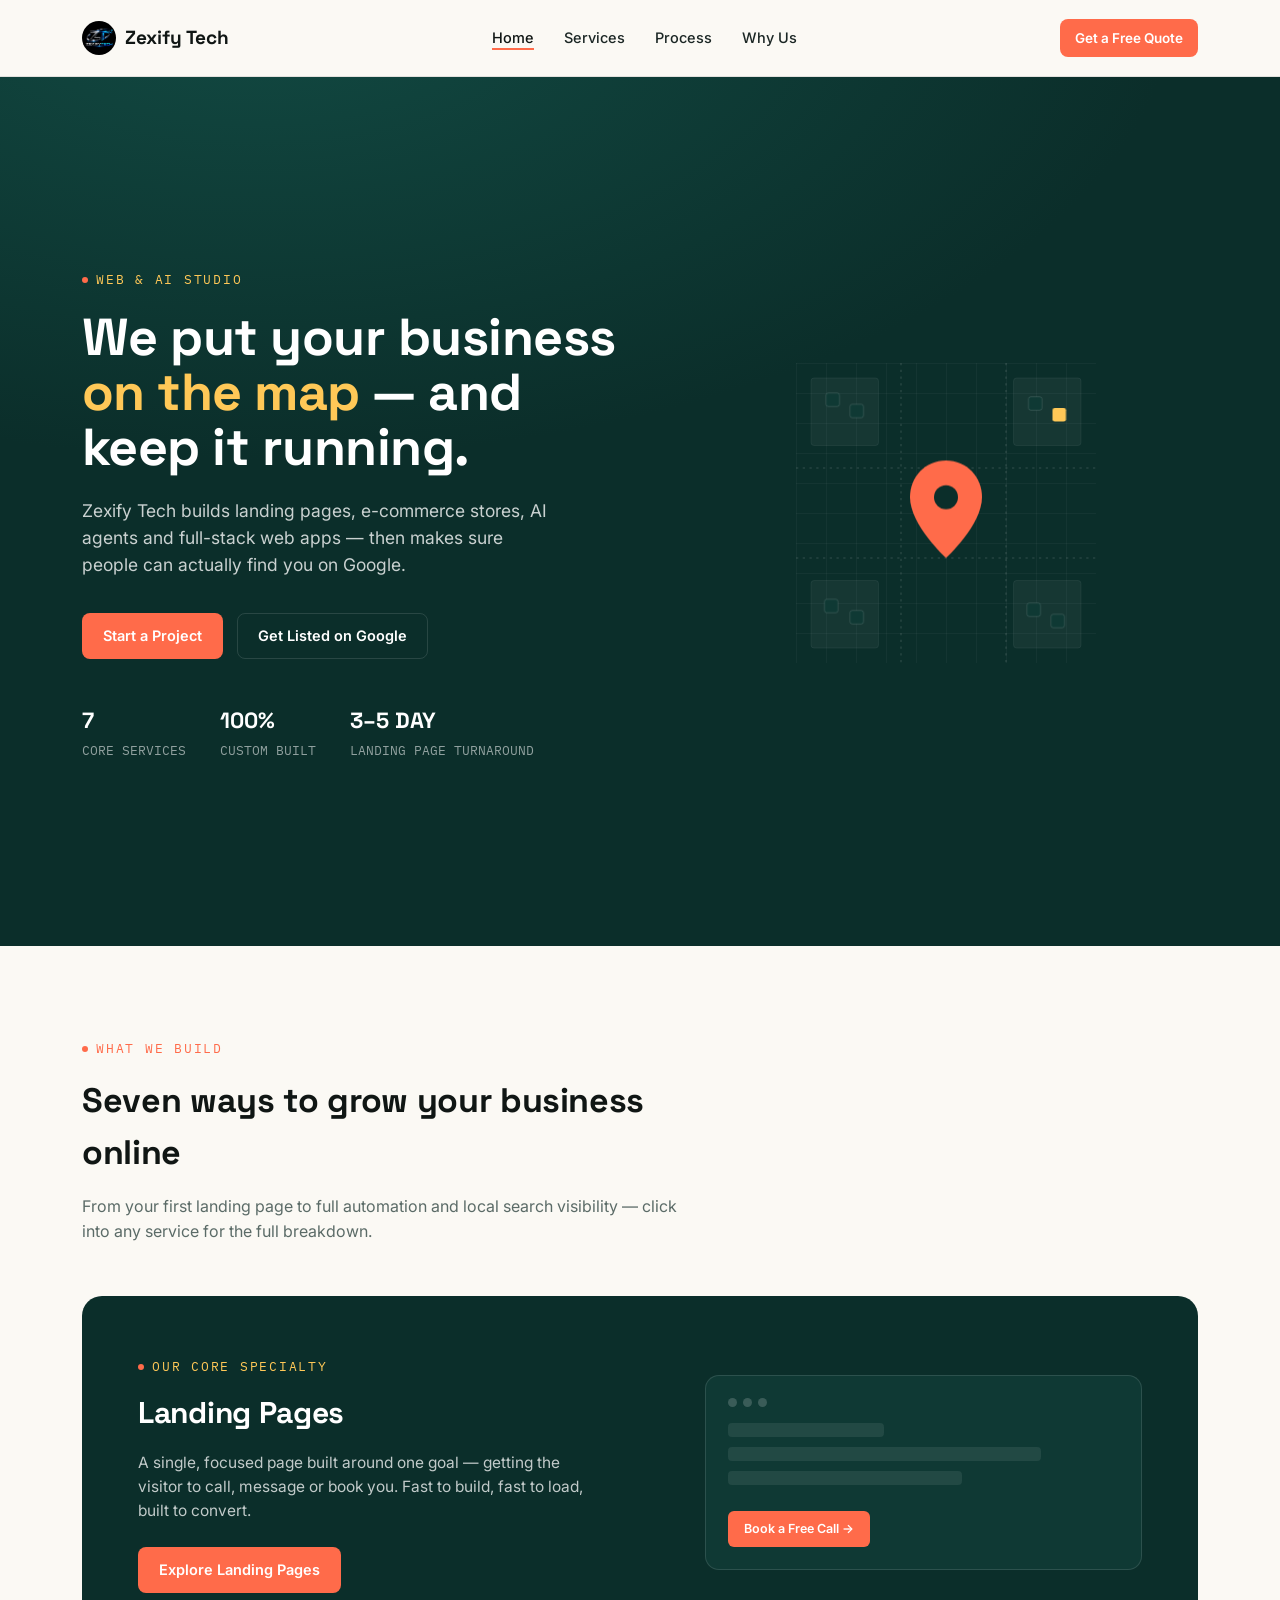
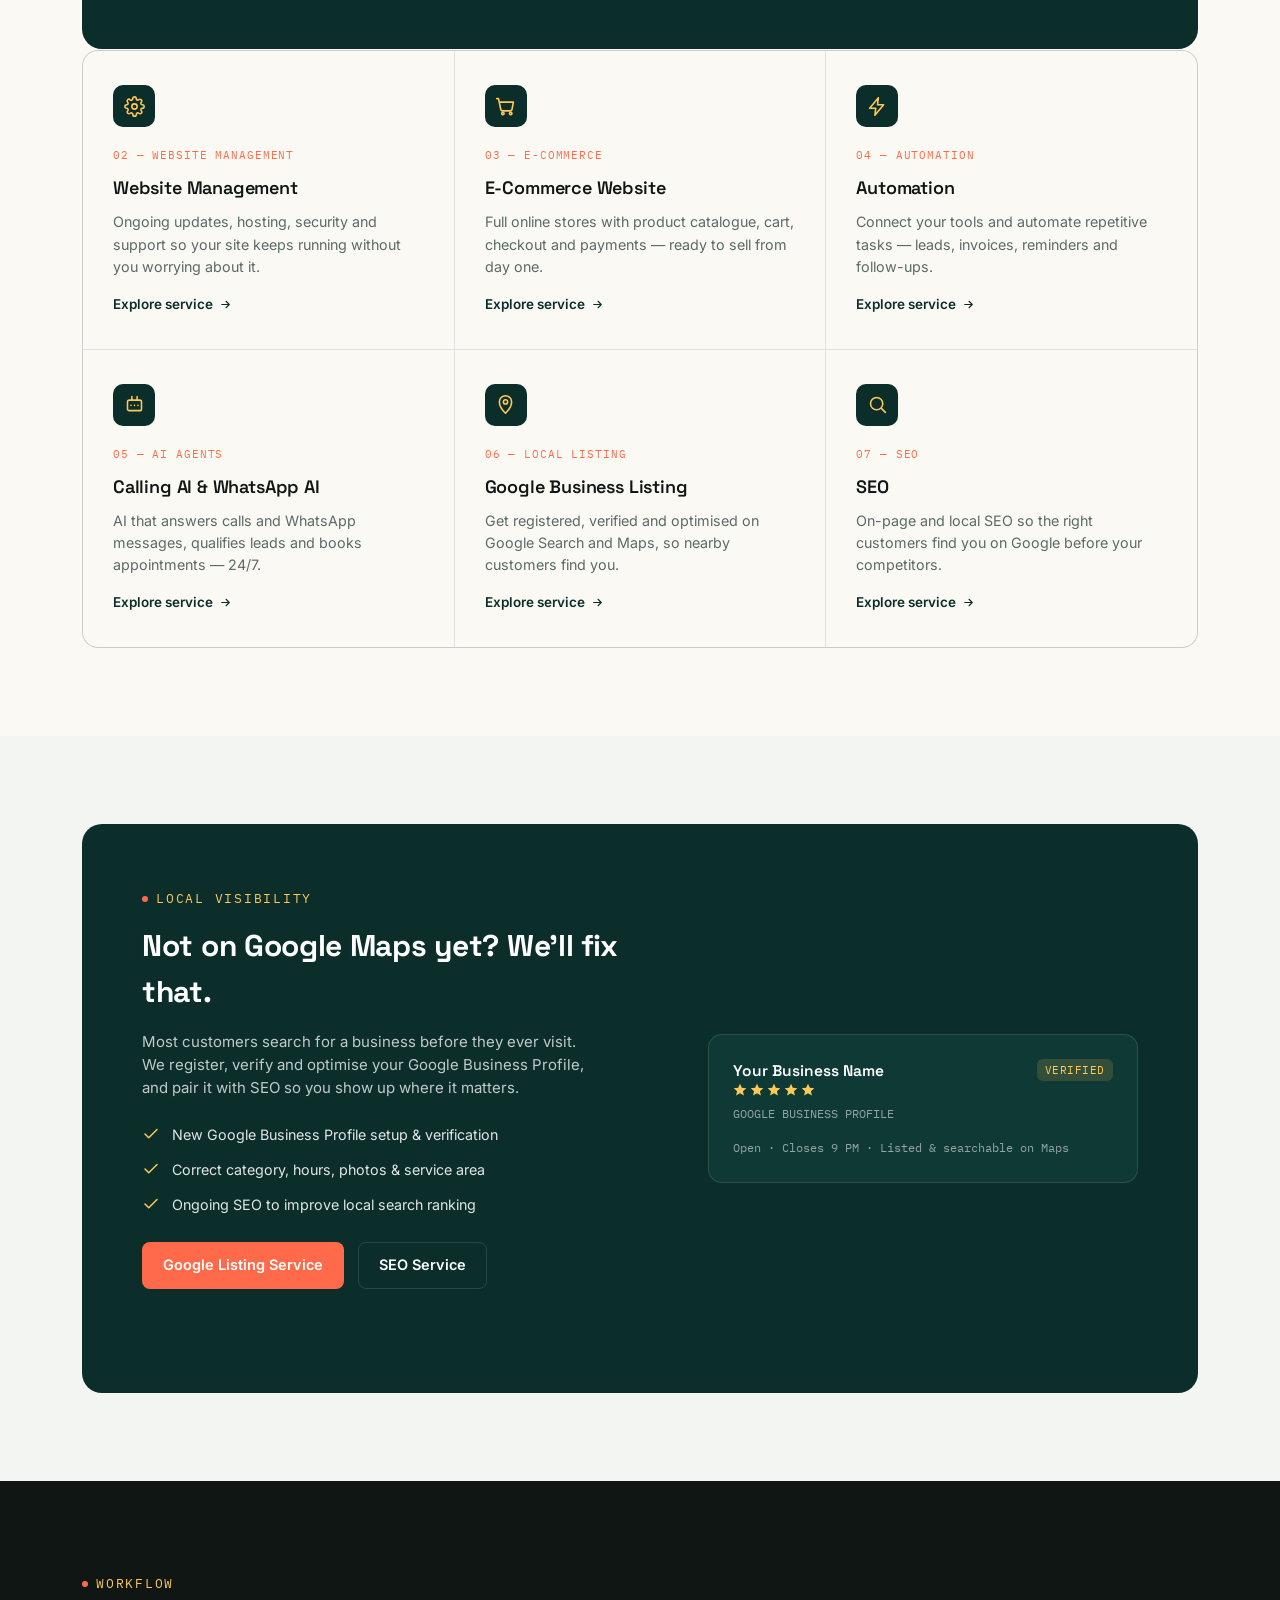
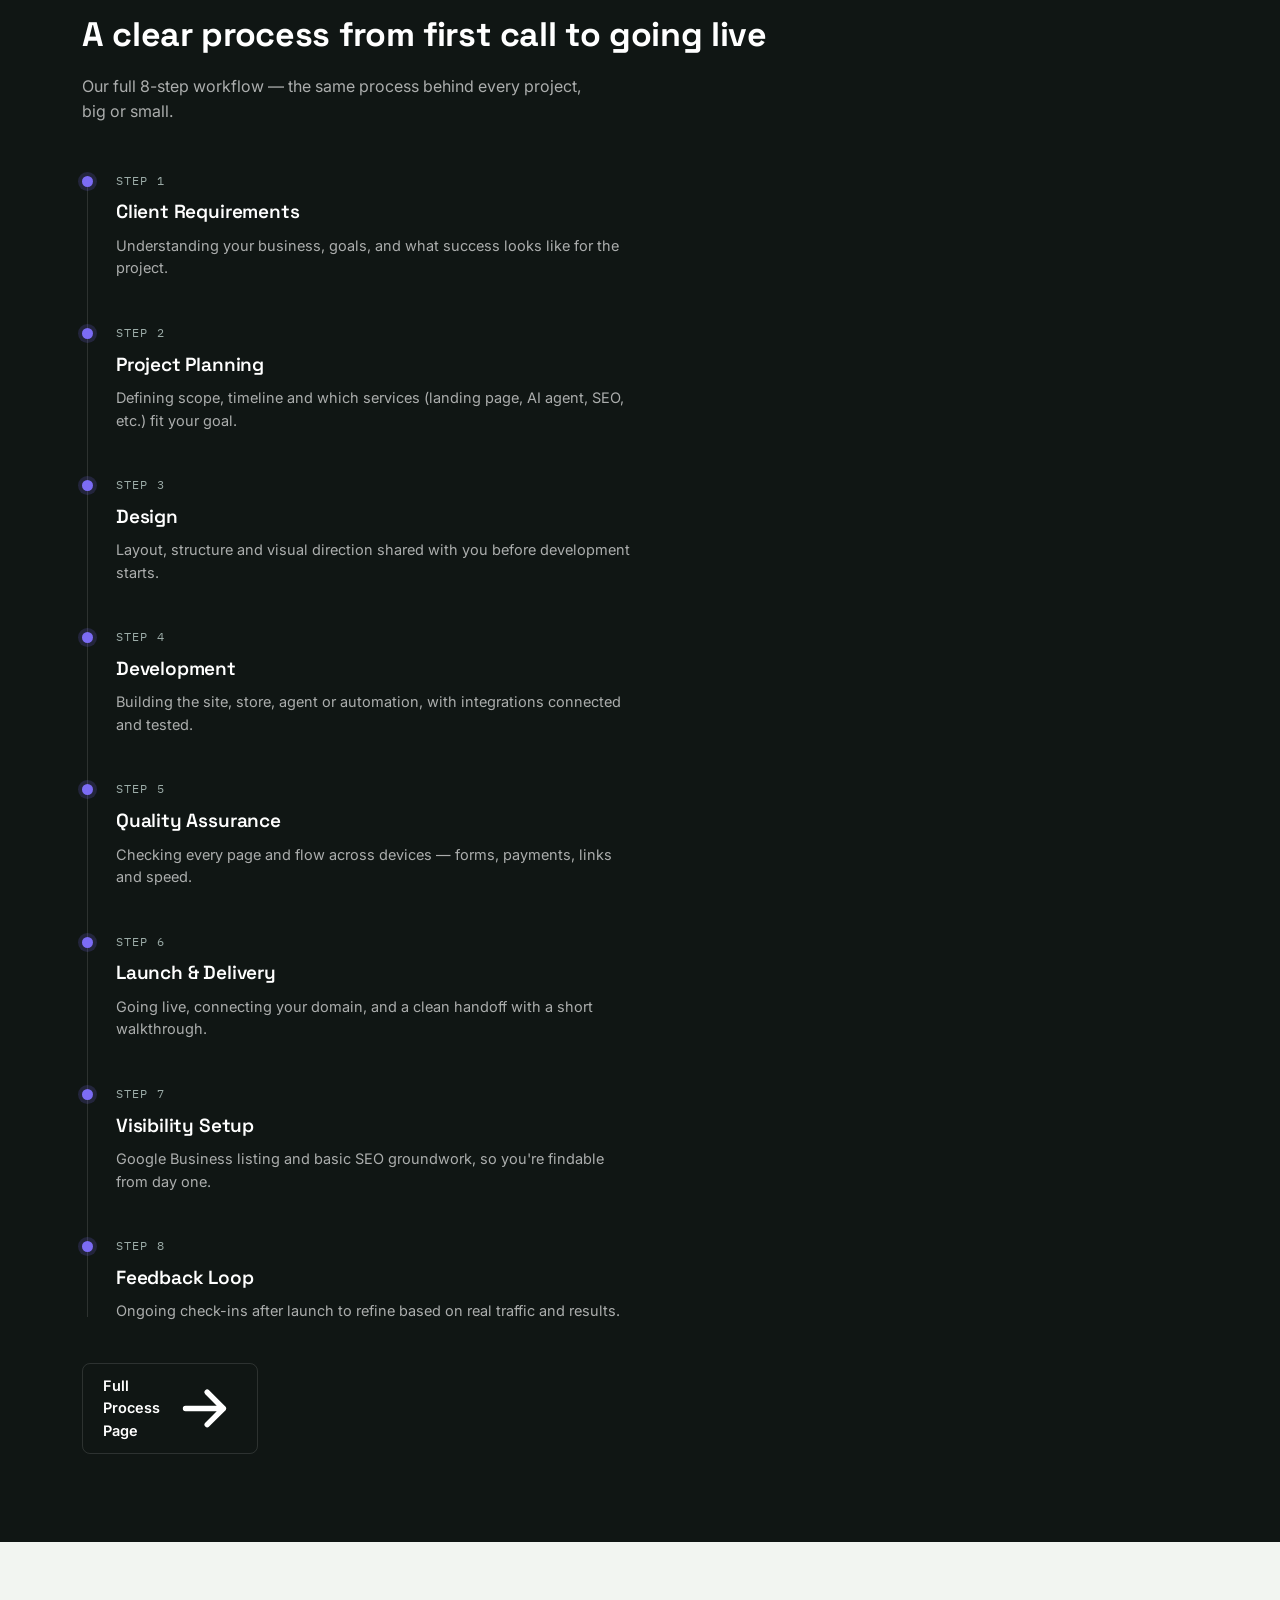
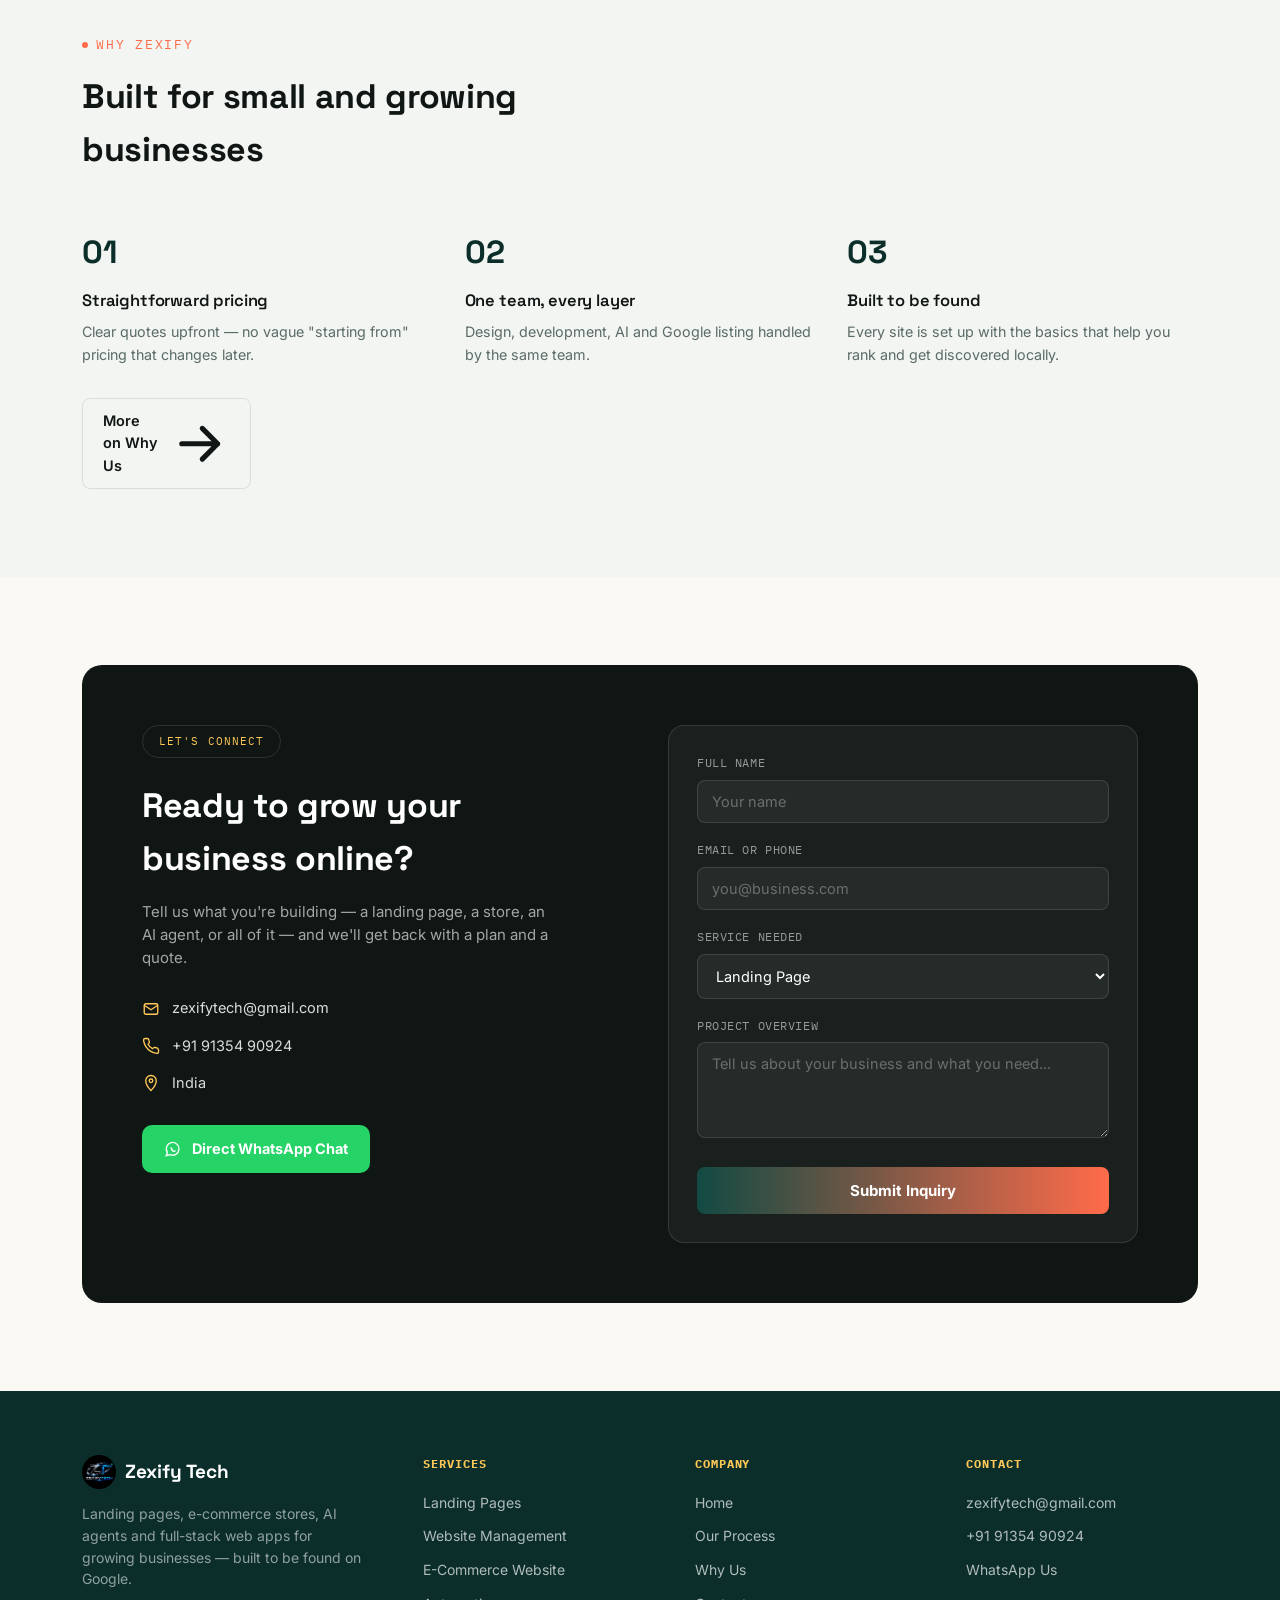
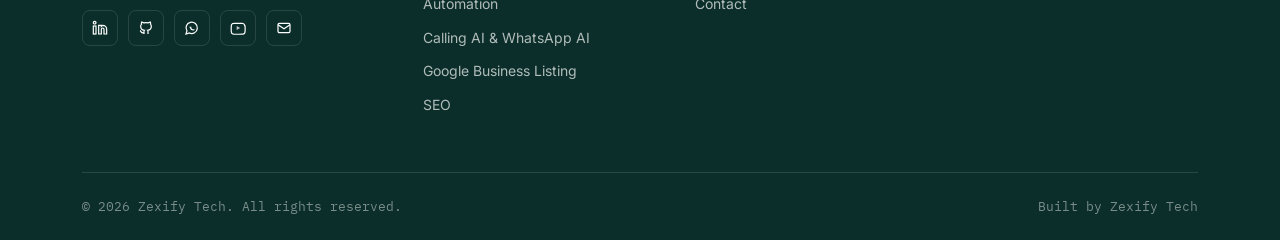
==== commit ca844981: "51" ====
--- a/index.html
+++ b/index.html
@@ -1,13 +1,66 @@
 <!DOCTYPE html>
 <html lang="en">
 <head>
-<meta charset="UTF-8">
-<meta name="viewport" content="width=device-width, initial-scale=1.0">
-<title>Home | Zexify Tech</title>
-<meta name="description" content="Landing pages, e-commerce, AI agents and Google Business listing for growing businesses.">
-<link rel="preconnect" href="https://fonts.googleapis.com">
-<link href="https://fonts.googleapis.com/css2?family=Space+Grotesk:wght@500;600;700&family=Inter:wght@400;500;600;700&family=IBM+Plex+Mono:wght@400;500&display=swap" rel="stylesheet">
-<link rel="stylesheet" href="css/style.css">
+    <meta charset="UTF-8">
+    <meta name="viewport" content="width=device-width, initial-scale=1.0">
+
+    <!-- Primary SEO -->
+    <title>ZexifyTech | AI Automation, Web Development, SEO & Digital Solutions</title>
+
+    <meta name="description"
+        content="ZexifyTech helps businesses grow with AI Automation, Website Development, Landing Pages, SEO, Google Business Profile Optimization and E-commerce Solutions.">
+
+    <meta name="keywords"
+        content="ZexifyTech, AI Automation, Website Development, SEO, Google Business Profile, Landing Pages, E-commerce, Digital Solutions">
+
+    <meta name="author" content="ZexifyTech">
+    <meta name="robots" content="index, follow">
+
+    <!-- Canonical -->
+    <link rel="canonical" href="https://zexifytech.in/">
+
+    <!-- Favicon -->
+    <link rel="icon" type="image/png" href="assets/logo-full.png">
+
+    <!-- Theme -->
+    <meta name="theme-color" content="#0b0f19">
+
+    <!-- Open Graph -->
+    <meta property="og:type" content="website">
+    <meta property="og:site_name" content="ZexifyTech">
+    <meta property="og:title" content="ZexifyTech | AI Automation & Web Development">
+    <meta property="og:description"
+        content="AI Automation, Website Development, SEO, Google Business Profile Optimization and Digital Growth Solutions.">
+    <meta property="og:url" content="https://zexifytech.in/">
+    <meta property="og:image" content="https://zexifytech.in/assets/logo-full.png">
+
+    <!-- Twitter -->
+    <meta name="twitter:card" content="summary_large_image">
+    <meta name="twitter:title" content="ZexifyTech">
+    <meta name="twitter:description"
+        content="AI Automation, Website Development, SEO & Digital Growth Solutions.">
+    <meta name="twitter:image"
+        content="https://zexifytech.in/assets/logo-full.png">
+
+    <!-- Fonts -->
+    <link rel="preconnect" href="https://fonts.googleapis.com">
+    <link rel="preconnect" href="https://fonts.gstatic.com" crossorigin>
+
+    <link href="https://fonts.googleapis.com/css2?family=Space+Grotesk:wght@500;600;700&family=Inter:wght@400;500;600;700&family=IBM+Plex+Mono:wght@400;500&display=swap" rel="stylesheet">
+
+    <!-- CSS -->
+    <link rel="stylesheet" href="css/style.css">
+
+    <!-- Schema.org -->
+    <script type="application/ld+json">
+    {
+      "@context":"https://schema.org",
+      "@type":"Organization",
+      "name":"ZexifyTech",
+      "url":"https://zexifytech.in",
+      "logo":"https://zexifytech.in/assets/logo-full.png"
+    }
+    </script>
 </head>
 <body>
 <header class="site-header">
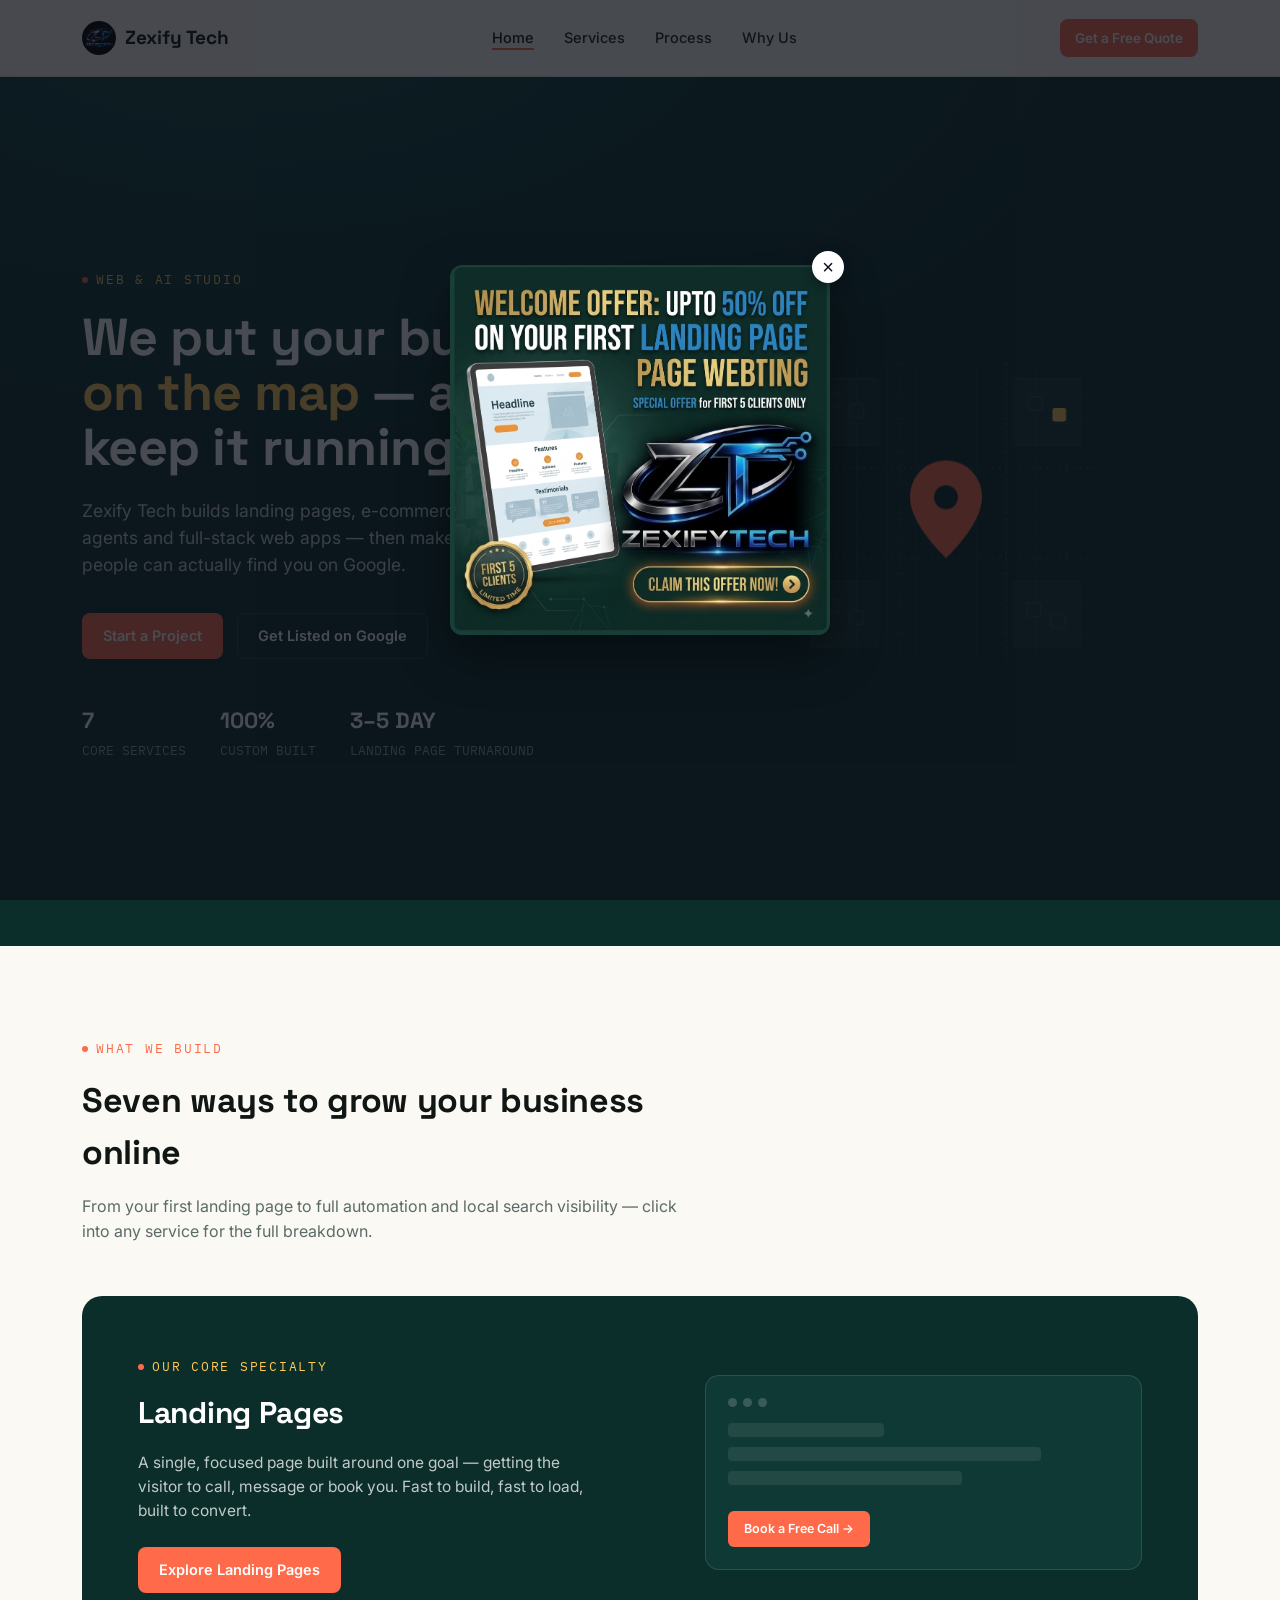
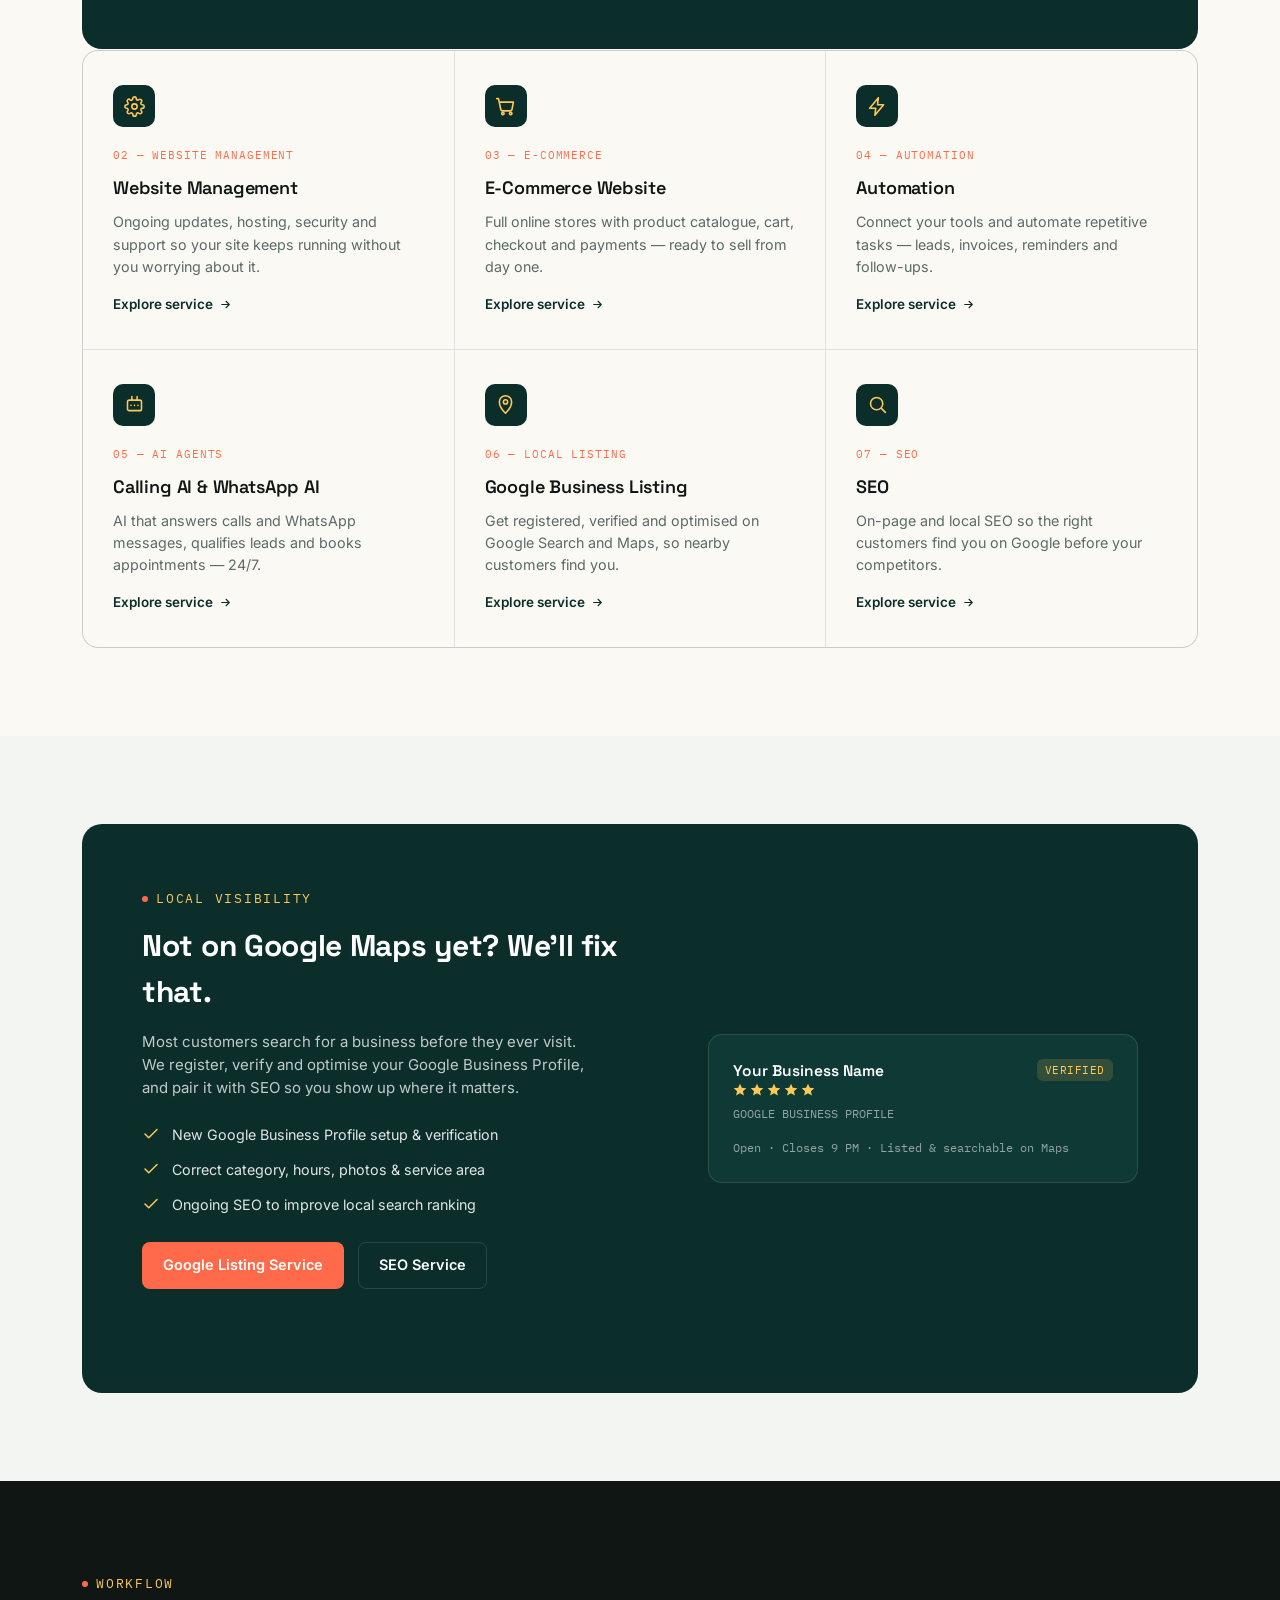
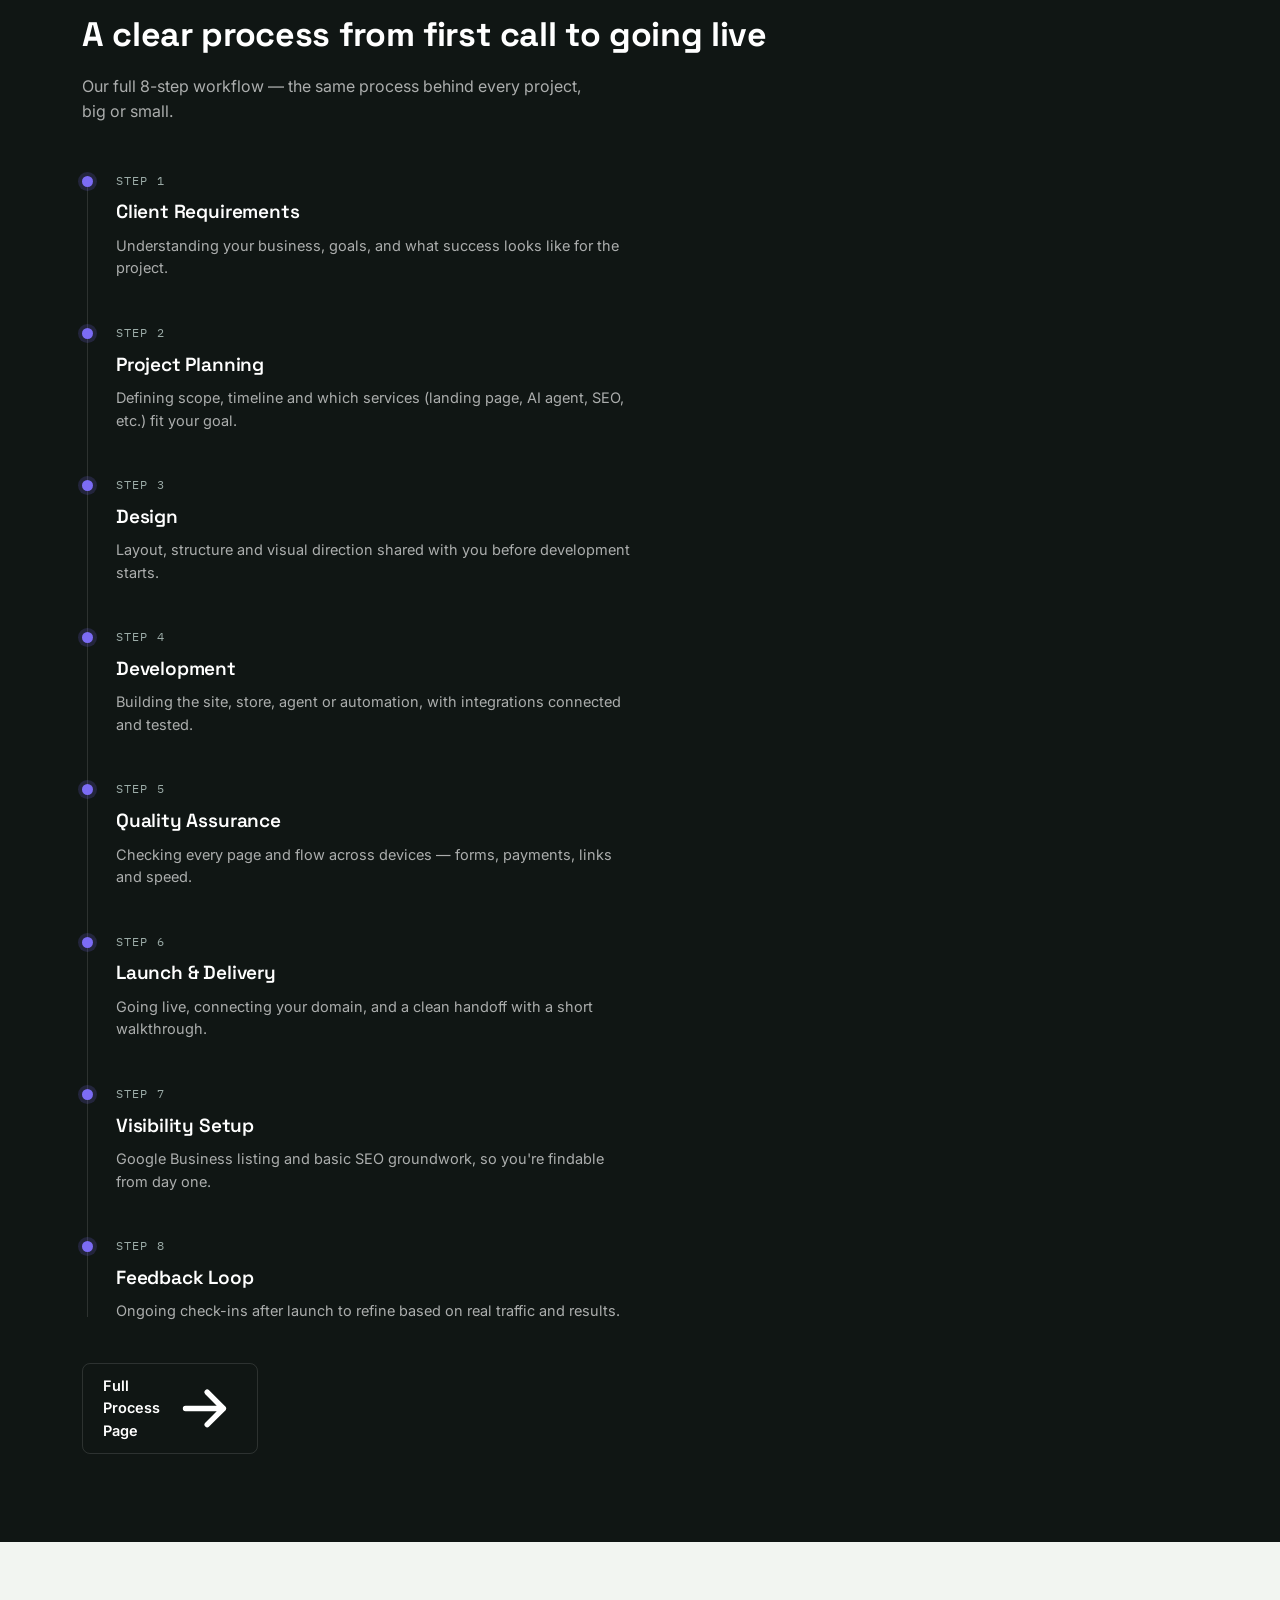
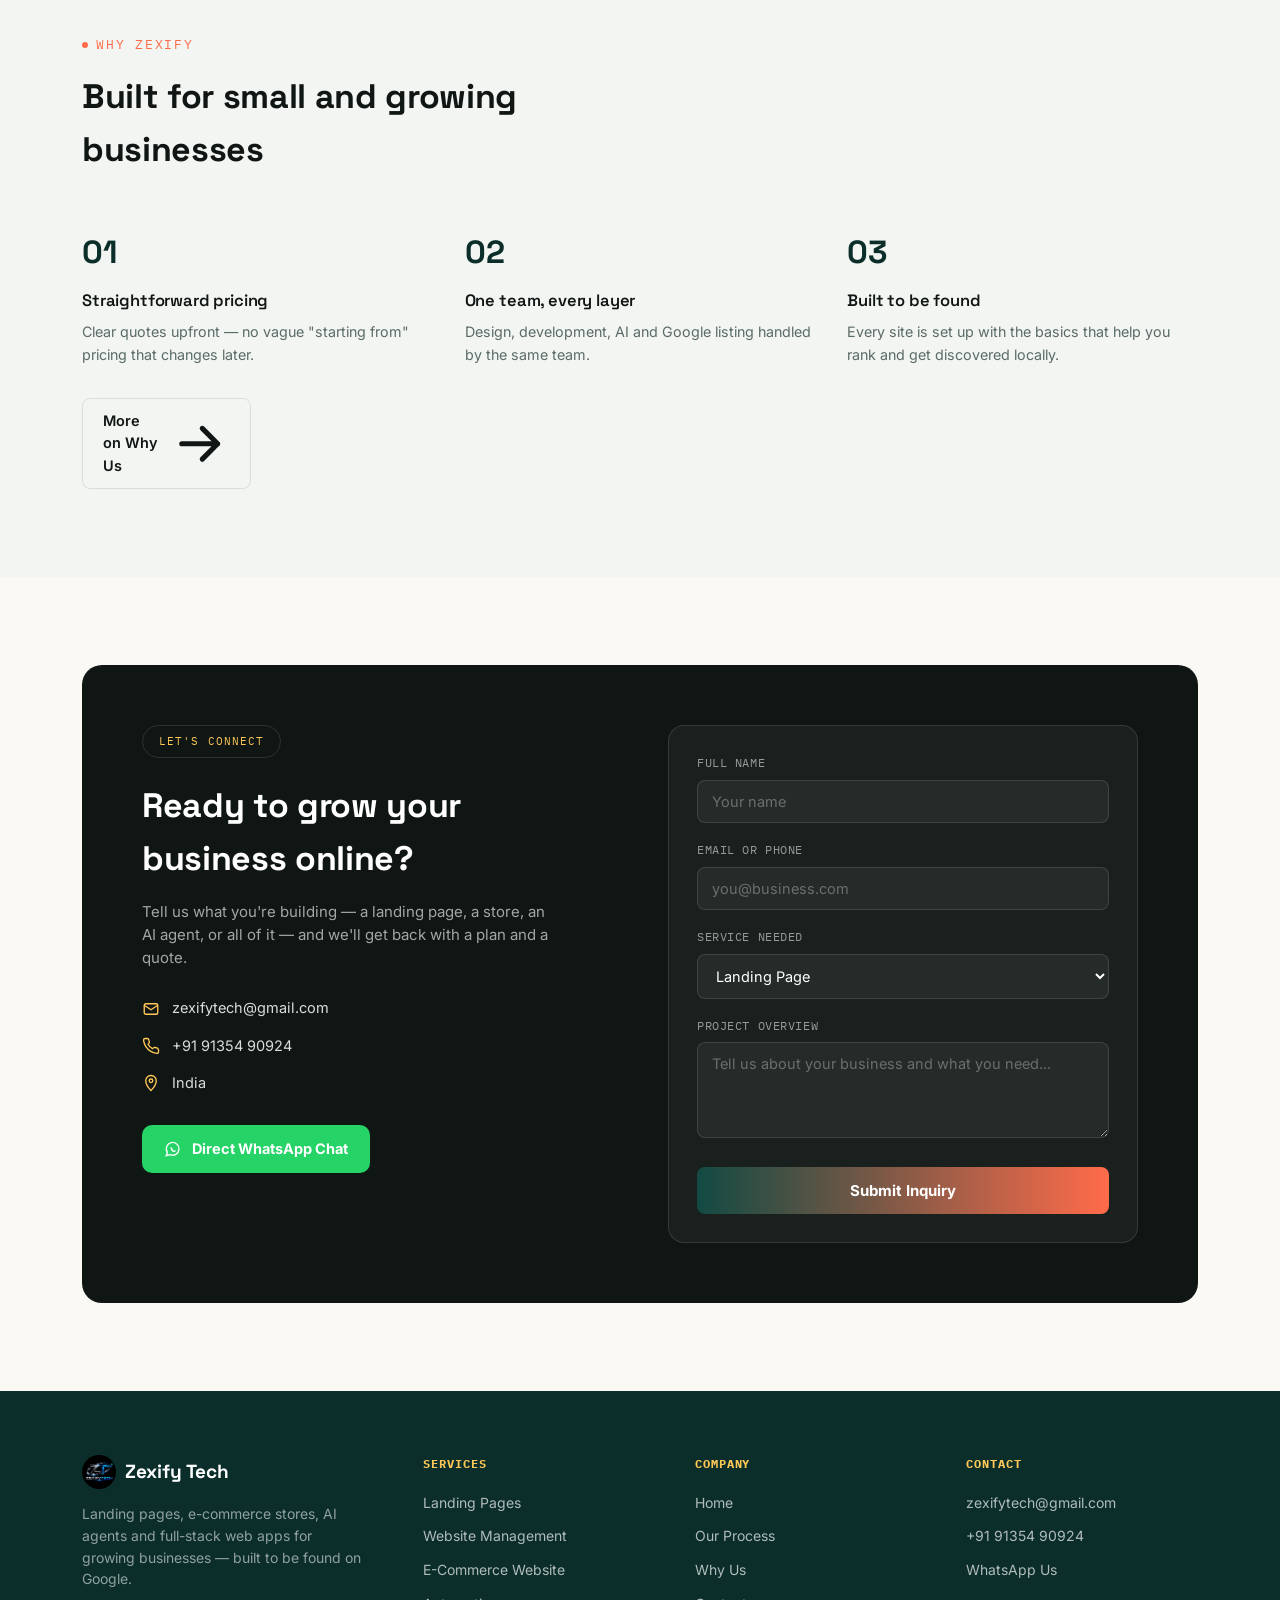
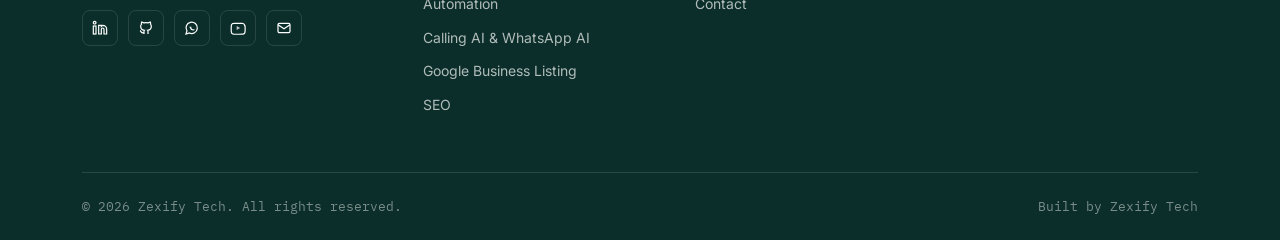
==== commit 96130616: "popup" ====
--- a/index.html
+++ b/index.html
@@ -63,6 +63,7 @@
     </script>
 </head>
 <body>
+
 <header class="site-header">
   <nav class="nav-wrap wrap">
     <a href="index.html" class="logo">
@@ -331,6 +332,15 @@
     </div>
   </div>
 </section>
+<!-- Welcome Popup -->
+<div id="welcome-popup" class="welcome-popup-overlay">
+  <div class="welcome-popup-box">
+    <button id="popup-close" class="popup-close-btn" aria-label="Close">&times;</button>
+    <a href="https://wa.me/919135490924" target="_blank" rel="noopener">
+      <img src="assets/popup.png" alt="Zexify Tech - Chat on WhatsApp" class="popup-img">
+    </a>
+  </div>
+</div>
 <footer class="site-footer">
   <div class="wrap">
     <div class="footer-grid">
--- a/css/style.css
+++ b/css/style.css
@@ -386,3 +386,60 @@
 .reveal{opacity:0; transform:translateY(18px); transition:opacity .7s ease, transform .7s ease;}
 .reveal.in{opacity:1; transform:translateY(0);}
 @media (prefers-reduced-motion: reduce){.reveal{opacity:1; transform:none; transition:none;}}
+/* Welcome Popup */
+.welcome-popup-overlay {
+  position: fixed;
+  inset: 0;
+  background: rgba(11, 15, 25, 0.75);
+  display: flex;
+  align-items: center;
+  justify-content: center;
+  z-index: 9999;
+  opacity: 0;
+  visibility: hidden;
+  transition: opacity 0.3s ease, visibility 0.3s ease;
+}
+
+.welcome-popup-overlay.show {
+  opacity: 1;
+  visibility: visible;
+}
+
+.welcome-popup-box {
+  position: relative;
+  max-width: 90%;
+  width: 380px;
+  animation: popupIn 0.35s ease;
+}
+
+@keyframes popupIn {
+  from { transform: scale(0.85); opacity: 0; }
+  to { transform: scale(1); opacity: 1; }
+}
+
+.popup-img {
+  width: 100%;
+  border-radius: 12px;
+  display: block;
+  cursor: pointer;
+  box-shadow: 0 20px 50px rgba(0,0,0,0.4);
+}
+
+.popup-close-btn {
+  position: absolute;
+  top: -14px;
+  right: -14px;
+  width: 32px;
+  height: 32px;
+  border-radius: 50%;
+  background: #fff;
+  color: #0b0f19;
+  border: none;
+  font-size: 20px;
+  line-height: 1;
+  cursor: pointer;
+  display: flex;
+  align-items: center;
+  justify-content: center;
+  box-shadow: 0 4px 12px rgba(0,0,0,0.3);
+}
